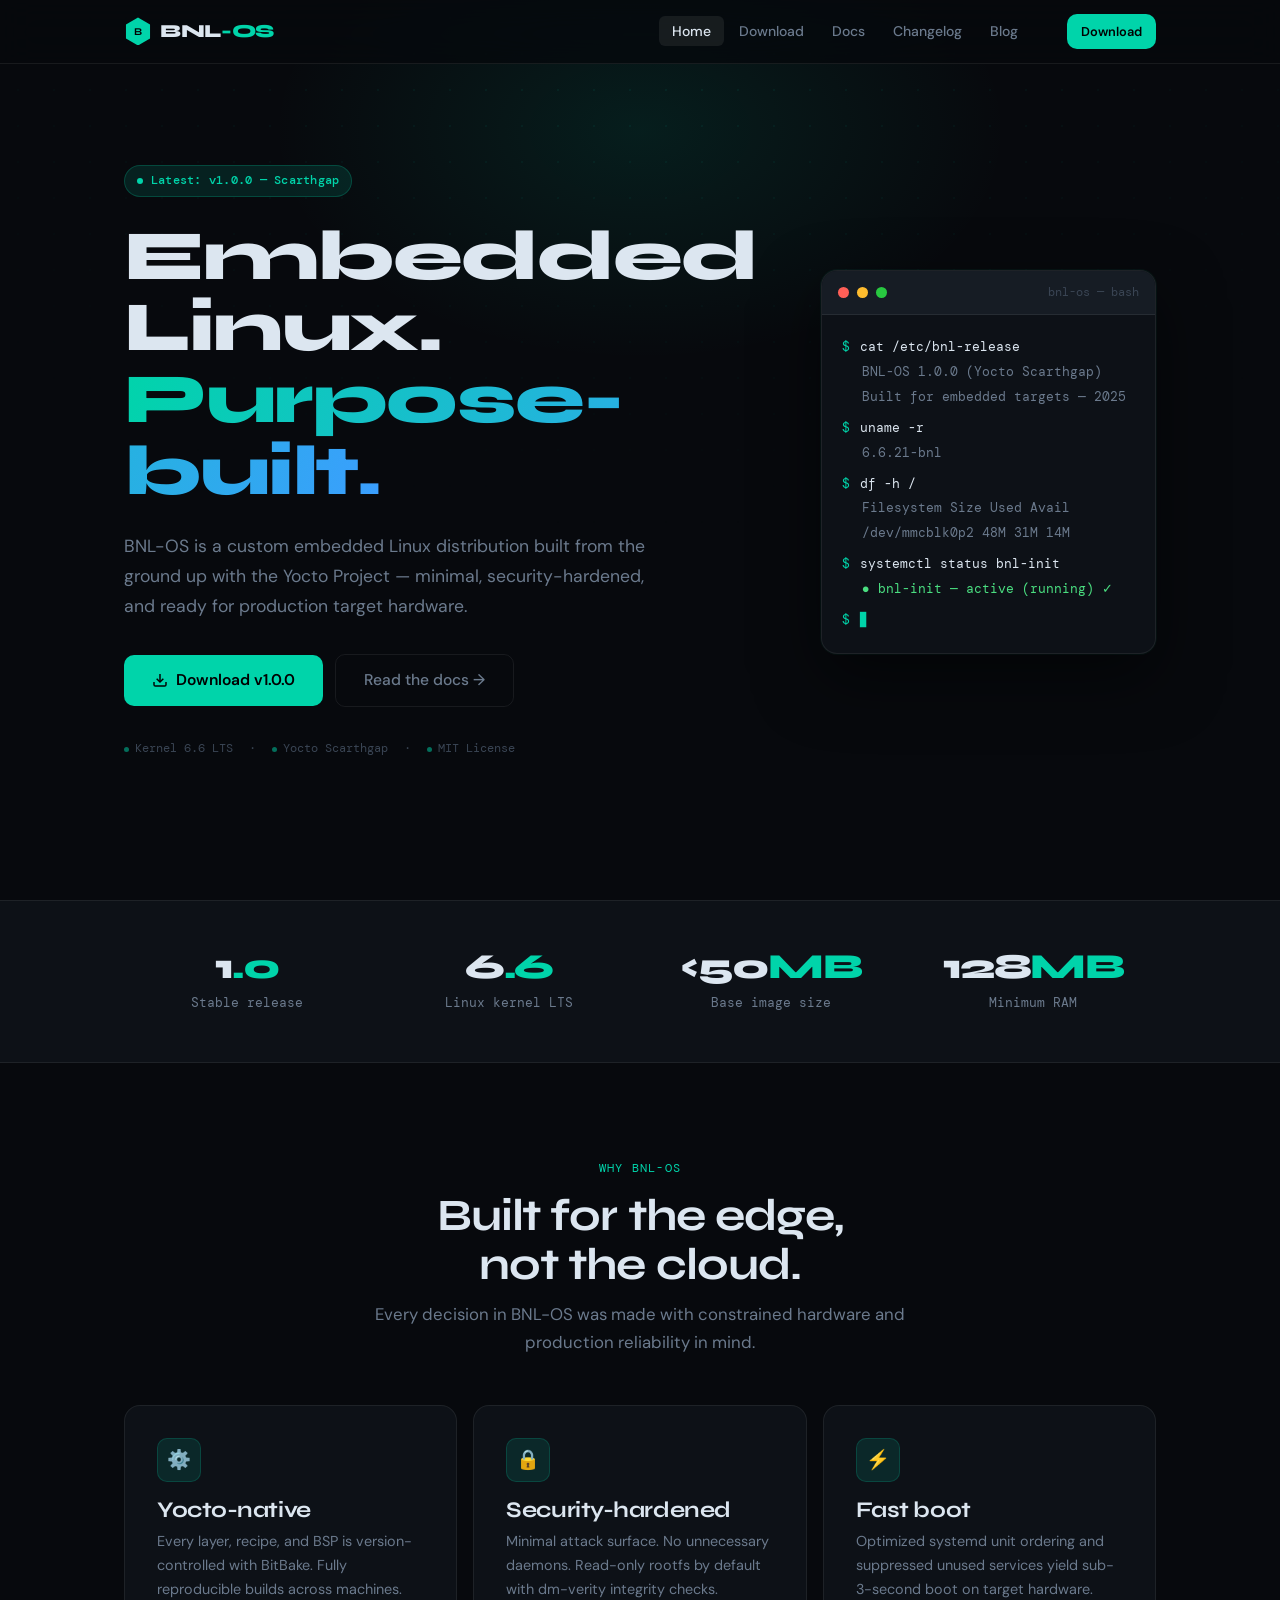
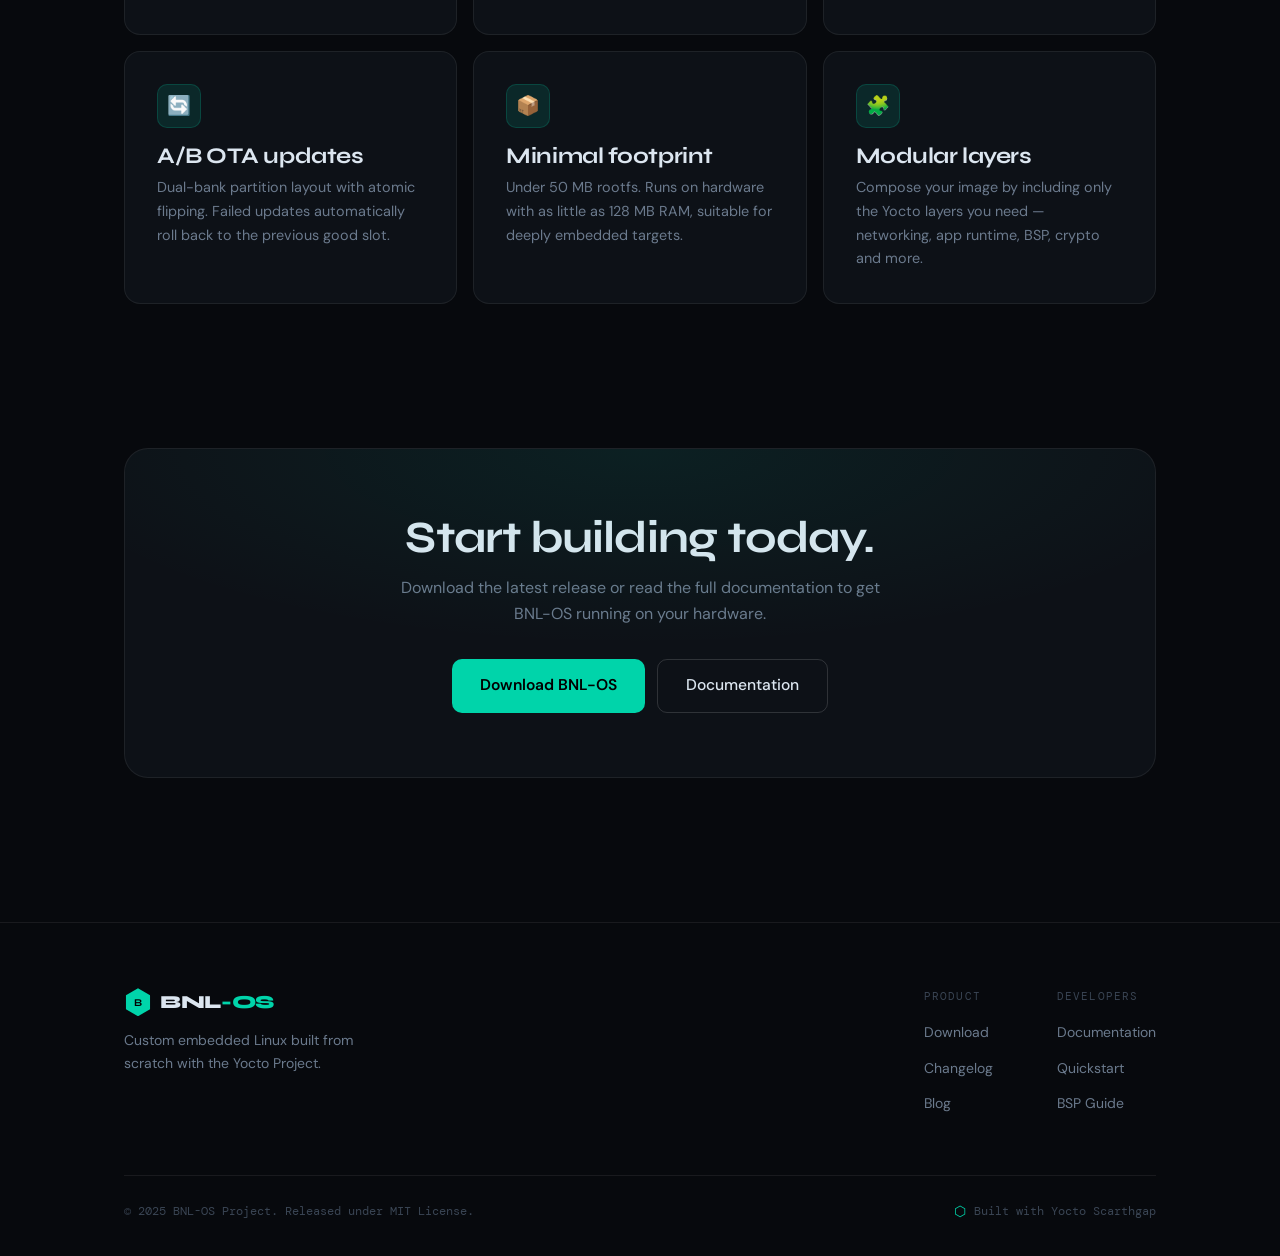
==== index.html @ 0956c255 "Add files via upload" ====
<!DOCTYPE html>
<html lang="en">
<head>
  <meta charset="UTF-8" />
  <meta name="viewport" content="width=device-width, initial-scale=1.0" />
  <meta http-equiv="X-Content-Type-Options" content="nosniff" />
  <meta http-equiv="X-Frame-Options" content="DENY" />
  <meta http-equiv="Referrer-Policy" content="no-referrer" />
  <title>BNL-OS — Embedded Linux Distribution</title>
  <meta name="description" content="BNL-OS is a custom embedded Linux distribution built from scratch with Yocto Project — minimal, secure, and production-ready." />
  <link rel="preconnect" href="https://fonts.googleapis.com" crossorigin />
  <link href="https://fonts.googleapis.com/css2?family=Syne:wght@700;800&family=DM+Sans:ital,wght@0,300;0,400;0,500;1,400&family=DM+Mono:wght@400;500&display=swap" rel="stylesheet" />
  <link rel="stylesheet" href="style.css" />
</head>
<body>

<!-- ══ NAVIGATION ══════════════════════════════════════════════ -->
<nav class="nav" role="navigation" aria-label="Main navigation">
  <div class="nav__inner">
    <a href="index.html" class="nav__logo" aria-label="BNL-OS home">
      <div class="nav__logo-hex" aria-hidden="true">B</div>
      <span class="nav__logo-text">BNL<span class="nav__logo-accent">-OS</span></span>
    </a>
    <ul class="nav__links" role="list">
      <li><a href="index.html"     class="nav__link">Home</a></li>
      <li><a href="download.html"  class="nav__link">Download</a></li>
      <li><a href="docs.html"      class="nav__link">Docs</a></li>
      <li><a href="changelog.html" class="nav__link">Changelog</a></li>
      <li><a href="blog.html"      class="nav__link">Blog</a></li>
    </ul>
    <a href="download.html" class="btn btn--primary btn--sm nav__cta">Download</a>
    <button class="nav__hamburger" id="nav-hamburger" aria-controls="nav-drawer" aria-expanded="false" aria-label="Open navigation menu">
      <span aria-hidden="true"></span>
      <span aria-hidden="true"></span>
      <span aria-hidden="true"></span>
    </button>
  </div>
</nav>

<!-- Mobile drawer -->
<div class="nav__drawer" id="nav-drawer" role="dialog" aria-label="Mobile navigation">
  <a href="index.html"     class="nav__link">Home</a>
  <a href="download.html"  class="nav__link">Download</a>
  <a href="docs.html"      class="nav__link">Docs</a>
  <a href="changelog.html" class="nav__link">Changelog</a>
  <a href="blog.html"      class="nav__link">Blog</a>
  <a href="download.html"  class="btn btn--primary mt-md">Download BNL-OS</a>
</div>

<!-- ══ HERO ════════════════════════════════════════════════════ -->
<section class="hero">
  <div class="hero__glow" aria-hidden="true"></div>
  <div class="container">
    <div class="hero__content">

      <!-- Left -->
      <div class="hero__left">
        <div class="badge badge--accent hero__badge anim-fade-up" style="--delay:0.05s">
          <span class="badge-dot" aria-hidden="true"></span>
          Latest: v1.0.0 — Scarthgap
        </div>

        <h1 class="hero__title anim-fade-up" style="--delay:0.15s">
          Embedded Linux.<br>
          <span class="gradient-text">Purpose-built.</span>
        </h1>

        <p class="hero__desc anim-fade-up" style="--delay:0.25s">
          BNL-OS is a custom embedded Linux distribution built from the ground up
          with the Yocto Project — minimal, security-hardened, and ready for
          production target hardware.
        </p>

        <div class="hero__actions anim-fade-up" style="--delay:0.35s">
          <a href="download.html" class="btn btn--primary btn--lg">
            <svg width="16" height="16" viewBox="0 0 24 24" fill="none" stroke="currentColor" stroke-width="2.2" aria-hidden="true"><path d="M21 15v4a2 2 0 0 1-2 2H5a2 2 0 0 1-2-2v-4"/><polyline points="7 10 12 15 17 10"/><line x1="12" y1="15" x2="12" y2="3"/></svg>
            Download v1.0.0
          </a>
          <a href="docs.html" class="btn btn--ghost btn--lg">Read the docs →</a>
        </div>

        <div class="hero__meta anim-fade-up" style="--delay:0.45s">
          <span class="hero__meta-item">Kernel 6.6 LTS</span>
          <span class="hero__meta-sep" aria-hidden="true">·</span>
          <span class="hero__meta-item">Yocto Scarthgap</span>
          <span class="hero__meta-sep" aria-hidden="true">·</span>
          <span class="hero__meta-item">MIT License</span>
        </div>
      </div>

      <!-- Right: Terminal -->
      <div class="hero__right anim-fade-up" style="--delay:0.3s">
        <div class="terminal" role="img" aria-label="BNL-OS terminal output example">
          <div class="terminal__bar">
            <span class="terminal__dot terminal__dot--red"    aria-hidden="true"></span>
            <span class="terminal__dot terminal__dot--yellow" aria-hidden="true"></span>
            <span class="terminal__dot terminal__dot--green"  aria-hidden="true"></span>
            <span class="terminal__title">bnl-os — bash</span>
          </div>
          <div class="terminal__body">
            <div class="terminal__line">
              <span class="terminal__prompt">$</span>
              <span class="terminal__cmd">cat /etc/bnl-release</span>
            </div>
            <div class="terminal__out">BNL-OS 1.0.0 (Yocto Scarthgap)</div>
            <div class="terminal__out">Built for embedded targets — 2025</div>
            <div class="terminal__line" style="margin-top:6px">
              <span class="terminal__prompt">$</span>
              <span class="terminal__cmd">uname -r</span>
            </div>
            <div class="terminal__out">6.6.21-bnl</div>
            <div class="terminal__line" style="margin-top:6px">
              <span class="terminal__prompt">$</span>
              <span class="terminal__cmd">df -h /</span>
            </div>
            <div class="terminal__out">Filesystem      Size  Used  Avail</div>
            <div class="terminal__out">/dev/mmcblk0p2   48M   31M    14M</div>
            <div class="terminal__line" style="margin-top:6px">
              <span class="terminal__prompt">$</span>
              <span class="terminal__cmd">systemctl status bnl-init</span>
            </div>
            <div class="terminal__ok">● bnl-init — active (running) ✓</div>
            <div class="terminal__line" style="margin-top:6px">
              <span class="terminal__prompt">$</span>
              <span class="terminal__cursor" aria-hidden="true">▋</span>
            </div>
          </div>
        </div>
      </div>

    </div>
  </div>
</section>

<!-- ══ STATS BAR ═══════════════════════════════════════════════ -->
<div class="stats-bar">
  <div class="container">
    <div class="stats-bar__grid">
      <div class="stat" data-animate>
        <div class="stat__num">1<span class="accent">.0</span></div>
        <div class="stat__label">Stable release</div>
      </div>
      <div class="stat" data-animate>
        <div class="stat__num">6<span class="accent">.6</span></div>
        <div class="stat__label">Linux kernel LTS</div>
      </div>
      <div class="stat" data-animate>
        <div class="stat__num">&lt;50<span class="accent">MB</span></div>
        <div class="stat__label">Base image size</div>
      </div>
      <div class="stat" data-animate>
        <div class="stat__num">128<span class="accent">MB</span></div>
        <div class="stat__label">Minimum RAM</div>
      </div>
    </div>
  </div>
</div>

<!-- ══ FEATURES ════════════════════════════════════════════════ -->
<section class="section">
  <div class="container">
    <header class="section-header section-header--center">
      <div class="section-label">Why BNL-OS</div>
      <h2 class="section-title">Built for the edge,<br>not the cloud.</h2>
      <p class="section-sub">Every decision in BNL-OS was made with constrained hardware and production reliability in mind.</p>
    </header>

    <div class="features-grid">

      <div class="feature-card" data-animate>
        <div class="feature-card__icon" aria-hidden="true">⚙️</div>
        <h3>Yocto-native</h3>
        <p>Every layer, recipe, and BSP is version-controlled with BitBake. Fully reproducible builds across machines.</p>
      </div>

      <div class="feature-card" data-animate>
        <div class="feature-card__icon" aria-hidden="true">🔒</div>
        <h3>Security-hardened</h3>
        <p>Minimal attack surface. No unnecessary daemons. Read-only rootfs by default with dm-verity integrity checks.</p>
      </div>

      <div class="feature-card" data-animate>
        <div class="feature-card__icon" aria-hidden="true">⚡</div>
        <h3>Fast boot</h3>
        <p>Optimized systemd unit ordering and suppressed unused services yield sub-3-second boot on target hardware.</p>
      </div>

      <div class="feature-card" data-animate>
        <div class="feature-card__icon" aria-hidden="true">🔄</div>
        <h3>A/B OTA updates</h3>
        <p>Dual-bank partition layout with atomic flipping. Failed updates automatically roll back to the previous good slot.</p>
      </div>

      <div class="feature-card" data-animate>
        <div class="feature-card__icon" aria-hidden="true">📦</div>
        <h3>Minimal footprint</h3>
        <p>Under 50 MB rootfs. Runs on hardware with as little as 128 MB RAM, suitable for deeply embedded targets.</p>
      </div>

      <div class="feature-card" data-animate>
        <div class="feature-card__icon" aria-hidden="true">🧩</div>
        <h3>Modular layers</h3>
        <p>Compose your image by including only the Yocto layers you need — networking, app runtime, BSP, crypto and more.</p>
      </div>

    </div>
  </div>
</section>

<!-- ══ CTA ═════════════════════════════════════════════════════ -->
<section class="section--sm">
  <div class="container">
    <div class="cta-block" data-animate>
      <h2>Start building today.</h2>
      <p>Download the latest release or read the full documentation to get BNL-OS running on your hardware.</p>
      <div class="cta-block__actions">
        <a href="download.html" class="btn btn--primary btn--lg">Download BNL-OS</a>
        <a href="docs.html"     class="btn btn--outline  btn--lg">Documentation</a>
      </div>
    </div>
  </div>
</section>

<!-- ══ FOOTER ══════════════════════════════════════════════════ -->
<footer class="footer">
  <div class="container">
    <div class="footer__top">
      <div class="footer__brand">
        <a href="index.html" class="nav__logo" aria-label="BNL-OS home">
          <div class="nav__logo-hex" aria-hidden="true">B</div>
          <span class="nav__logo-text">BNL<span class="nav__logo-accent">-OS</span></span>
        </a>
        <p>Custom embedded Linux built from scratch with the Yocto Project.</p>
      </div>
      <div class="footer__col">
        <div class="footer__col-title">Product</div>
        <a href="download.html">Download</a>
        <a href="changelog.html">Changelog</a>
        <a href="blog.html">Blog</a>
      </div>
      <div class="footer__col">
        <div class="footer__col-title">Developers</div>
        <a href="docs.html">Documentation</a>
        <a href="docs.html#quickstart">Quickstart</a>
        <a href="docs.html#bsp">BSP Guide</a>
      </div>
    </div>
    <div class="footer__bottom">
      <span class="footer__copy">© 2025 BNL-OS Project. Released under MIT License.</span>
      <span class="footer__yocto">Built with Yocto Scarthgap</span>
    </div>
  </div>
</footer>

<script src="app.js"></script>
</body>
</html>
---- style.css ----
/* ============================================================
   BNL-OS Website — style.css
   Design system: dark industrial + teal accent + clean type
   ============================================================ */

/* ─── 1. Design Tokens ──────────────────────────────────────── */
:root {
  /* Colors */
  --col-bg:          #07090d;
  --col-surface:     #0d1117;
  --col-surface2:    #161c24;
  --col-border:      rgba(255,255,255,0.07);
  --col-border-hi:   rgba(255,255,255,0.14);
  --col-accent:      #00d4aa;
  --col-accent-dim:  rgba(0,212,170,0.12);
  --col-accent-glow: rgba(0,212,170,0.25);
  --col-blue:        #3b9eff;
  --col-blue-dim:    rgba(59,158,255,0.12);
  --col-red:         #ff5f72;
  --col-yellow:      #f5c542;
  --col-green:       #4ade80;
  --col-text:        #dce6f0;
  --col-muted:       #6b7a8d;
  --col-dim:         #3a4554;

  /* Typography */
  --font-display: 'Syne', sans-serif;
  --font-body:    'DM Sans', sans-serif;
  --font-mono:    'DM Mono', monospace;

  /* Spacing scale */
  --s1: 4px;  --s2: 8px;  --s3: 12px;  --s4: 16px;
  --s5: 24px; --s6: 32px; --s7: 48px;  --s8: 64px; --s9: 96px;

  /* Radii */
  --r-sm: 6px;
  --r-md: 10px;
  --r-lg: 16px;
  --r-xl: 24px;

  /* Transitions */
  --t-fast:   0.15s ease;
  --t-normal: 0.25s ease;
  --t-slow:   0.4s ease;
}

/* ─── 2. Reset ──────────────────────────────────────────────── */
*, *::before, *::after {
  box-sizing: border-box;
  margin: 0;
  padding: 0;
}
html {
  scroll-behavior: smooth;
  -webkit-text-size-adjust: 100%;
}
body {
  font-family: var(--font-body);
  background: var(--col-bg);
  color: var(--col-text);
  line-height: 1.65;
  overflow-x: hidden;
  min-height: 100vh;
}
a {
  color: inherit;
  text-decoration: none;
}
ul, ol {
  list-style: none;
}
img, svg {
  display: block;
  max-width: 100%;
}
button, input, select, textarea {
  font: inherit;
}

/* ─── 3. Layout helpers ─────────────────────────────────────── */
.container {
  max-width: 1080px;
  margin-inline: auto;
  padding-inline: var(--s5);
}
.container--narrow {
  max-width: 740px;
  margin-inline: auto;
  padding-inline: var(--s5);
}
.section {
  padding-block: var(--s9);
}
.section--sm {
  padding-block: var(--s7);
}

/* ─── 4. Typography ─────────────────────────────────────────── */
h1, h2, h3, h4 {
  font-family: var(--font-display);
  line-height: 1.1;
  letter-spacing: -0.02em;
  color: var(--col-text);
}
h1 { font-size: clamp(2.6rem, 5.5vw, 4.4rem); font-weight: 800; }
h2 { font-size: clamp(1.8rem, 3.5vw, 2.8rem); font-weight: 700; }
h3 { font-size: clamp(1.1rem, 2vw, 1.4rem);   font-weight: 700; }
h4 { font-size: 1rem;                           font-weight: 600; }
p  { color: var(--col-muted); font-size: 1rem; }
.lead { font-size: 1.15rem; max-width: 52ch; }
.mono { font-family: var(--font-mono); }

.gradient-text {
  background: linear-gradient(110deg, var(--col-accent) 0%, var(--col-blue) 100%);
  -webkit-background-clip: text;
  -webkit-text-fill-color: transparent;
  background-clip: text;
}

/* ─── 5. Buttons ────────────────────────────────────────────── */
.btn {
  display: inline-flex;
  align-items: center;
  gap: var(--s2);
  padding: 10px 22px;
  border-radius: var(--r-md);
  font-family: var(--font-body);
  font-weight: 500;
  font-size: 0.9rem;
  border: none;
  cursor: pointer;
  transition: background var(--t-fast), box-shadow var(--t-fast), transform var(--t-fast);
  white-space: nowrap;
  text-decoration: none;
}
.btn:focus-visible {
  outline: 2px solid var(--col-accent);
  outline-offset: 3px;
}
.btn--lg  { padding: 13px 28px; font-size: 0.975rem; }
.btn--sm  { padding: 7px 14px;  font-size: 0.8rem; }

.btn--primary {
  background: var(--col-accent);
  color: #000;
  font-weight: 600;
  box-shadow: 0 0 0 0 var(--col-accent-glow);
}
.btn--primary:hover {
  background: #00edbe;
  box-shadow: 0 0 28px var(--col-accent-glow);
  transform: translateY(-1px);
}
.btn--primary:active { transform: translateY(0); }

.btn--ghost {
  background: transparent;
  color: var(--col-muted);
  border: 1px solid var(--col-border);
}
.btn--ghost:hover {
  color: var(--col-text);
  border-color: var(--col-border-hi);
  background: rgba(255,255,255,0.04);
}

.btn--outline {
  background: transparent;
  color: var(--col-text);
  border: 1px solid var(--col-border-hi);
}
.btn--outline:hover {
  background: rgba(255,255,255,0.05);
  border-color: rgba(255,255,255,0.22);
}

/* ─── 6. Badges & Tags ──────────────────────────────────────── */
.badge {
  display: inline-flex;
  align-items: center;
  gap: var(--s2);
  padding: 5px 12px;
  border-radius: 100px;
  font-family: var(--font-mono);
  font-size: 0.75rem;
  font-weight: 500;
  letter-spacing: 0.02em;
}
.badge--accent {
  background: var(--col-accent-dim);
  border: 1px solid rgba(0,212,170,0.22);
  color: var(--col-accent);
}
.badge--blue {
  background: var(--col-blue-dim);
  border: 1px solid rgba(59,158,255,0.22);
  color: var(--col-blue);
}
.badge--neutral {
  background: rgba(255,255,255,0.05);
  border: 1px solid var(--col-border);
  color: var(--col-muted);
}
.badge-dot {
  width: 6px; height: 6px;
  border-radius: 50%;
  background: currentColor;
  animation: pulse-dot 2.2s ease infinite;
}
@keyframes pulse-dot {
  0%,100% { opacity:1; transform: scale(1); }
  50%      { opacity:0.5; transform: scale(0.75); }
}

/* ─── 7. Navigation ─────────────────────────────────────────── */
.nav {
  position: fixed;
  inset-inline: 0;
  top: 0;
  z-index: 900;
  height: 64px;
  display: flex;
  align-items: center;
  background: rgba(7,9,13,0.82);
  backdrop-filter: blur(18px) saturate(1.4);
  -webkit-backdrop-filter: blur(18px) saturate(1.4);
  border-bottom: 1px solid var(--col-border);
  transition: background var(--t-slow);
}
.nav__inner {
  width: 100%;
  max-width: 1080px;
  margin-inline: auto;
  padding-inline: var(--s5);
  display: flex;
  align-items: center;
  gap: var(--s5);
}

/* Logo */
.nav__logo {
  display: flex;
  align-items: center;
  gap: var(--s2);
  font-family: var(--font-display);
  font-weight: 800;
  font-size: 1.15rem;
  letter-spacing: -0.02em;
}
.nav__logo-hex {
  width: 28px; height: 28px;
  background: var(--col-accent);
  clip-path: polygon(50% 0%,93% 25%,93% 75%,50% 100%,7% 75%,7% 25%);
  display: flex; align-items: center; justify-content: center;
  font-size: 0.65rem; color: #000; font-weight: 700;
}
.nav__logo-text { color: var(--col-text); }
.nav__logo-accent { color: var(--col-accent); }

/* Links */
.nav__links {
  display: flex;
  align-items: center;
  gap: 2px;
  margin-left: auto;
}
.nav__link {
  padding: 6px 13px;
  border-radius: var(--r-sm);
  font-size: 0.875rem;
  font-weight: 500;
  color: var(--col-muted);
  transition: color var(--t-fast), background var(--t-fast);
}
.nav__link:hover       { color: var(--col-text); background: rgba(255,255,255,0.05); }
.nav__link--active     { color: var(--col-text); background: rgba(255,255,255,0.07); }

.nav__cta { margin-left: var(--s3); }

/* Mobile hamburger */
.nav__hamburger {
  display: none;
  flex-direction: column;
  gap: 5px;
  margin-left: auto;
  background: none;
  border: none;
  cursor: pointer;
  padding: var(--s2);
}
.nav__hamburger span {
  display: block;
  width: 22px; height: 2px;
  background: var(--col-text);
  border-radius: 2px;
  transition: transform var(--t-normal), opacity var(--t-fast);
}
.nav__hamburger[aria-expanded="true"] span:nth-child(1) { transform: rotate(45deg) translate(5px,5px); }
.nav__hamburger[aria-expanded="true"] span:nth-child(2) { opacity: 0; }
.nav__hamburger[aria-expanded="true"] span:nth-child(3) { transform: rotate(-45deg) translate(5px,-5px); }

/* Mobile menu drawer */
.nav__drawer {
  display: none;
  position: fixed;
  inset: 64px 0 0;
  z-index: 899;
  background: var(--col-surface);
  border-top: 1px solid var(--col-border);
  padding: var(--s5);
  flex-direction: column;
  gap: var(--s2);
}
.nav__drawer.is-open { display: flex; }
.nav__drawer .nav__link { font-size: 1rem; padding: 12px 16px; }

/* ─── 8. Hero ────────────────────────────────────────────────── */
.hero {
  position: relative;
  min-height: 100vh;
  display: flex;
  align-items: center;
  padding-block: 120px var(--s9);
  overflow: hidden;
}

/* subtle dot-grid background */
.hero::before {
  content: '';
  position: absolute;
  inset: 0;
  background-image:
    radial-gradient(circle, rgba(0,212,170,0.08) 1px, transparent 1px);
  background-size: 36px 36px;
  mask-image: radial-gradient(ellipse 70% 60% at 50% 0%, black, transparent);
  pointer-events: none;
}
/* accent glow blob */
.hero__glow {
  position: absolute;
  top: -120px; left: 50%;
  transform: translateX(-50%);
  width: 800px; height: 500px;
  background: radial-gradient(ellipse, rgba(0,212,170,0.10) 0%, transparent 65%);
  pointer-events: none;
}

.hero__content {
  position: relative;
  z-index: 1;
  display: grid;
  grid-template-columns: 1fr 1fr;
  gap: var(--s8);
  align-items: center;
}
.hero__left  {}
.hero__right {}

.hero__badge { margin-bottom: var(--s5); }

.hero__title {
  margin-bottom: var(--s5);
  line-height: 1.02;
}

.hero__desc {
  font-size: 1.1rem;
  line-height: 1.7;
  max-width: 44ch;
  margin-bottom: var(--s6);
}

.hero__actions {
  display: flex;
  flex-wrap: wrap;
  gap: var(--s3);
  align-items: center;
  margin-bottom: var(--s6);
}

.hero__meta {
  display: flex;
  align-items: center;
  gap: var(--s4);
  font-family: var(--font-mono);
  font-size: 0.75rem;
  color: var(--col-dim);
}
.hero__meta-item {
  display: flex;
  align-items: center;
  gap: 6px;
}
.hero__meta-item::before {
  content: '';
  width: 5px; height: 5px;
  border-radius: 50%;
  background: var(--col-accent);
  opacity: 0.5;
}
.hero__meta-sep { color: var(--col-dim); }

/* ─── 9. Terminal widget ─────────────────────────────────────── */
.terminal {
  background: var(--col-surface);
  border: 1px solid var(--col-border);
  border-radius: var(--r-lg);
  overflow: hidden;
  box-shadow: 0 24px 64px rgba(0,0,0,0.5), 0 0 0 1px rgba(0,212,170,0.06);
}
.terminal__bar {
  display: flex;
  align-items: center;
  gap: var(--s2);
  padding: 12px 16px;
  background: var(--col-surface2);
  border-bottom: 1px solid var(--col-border);
}
.terminal__dot {
  width: 11px; height: 11px; border-radius: 50%;
}
.terminal__dot--red    { background: #ff5f57; }
.terminal__dot--yellow { background: #febc2e; }
.terminal__dot--green  { background: #28c840; }
.terminal__title {
  margin-left: auto;
  font-family: var(--font-mono);
  font-size: 0.72rem;
  color: var(--col-dim);
}
.terminal__body {
  padding: 20px;
  font-family: var(--font-mono);
  font-size: 0.82rem;
  line-height: 1.9;
}
.terminal__line { display: flex; gap: 10px; }
.terminal__prompt { color: var(--col-accent); user-select: none; }
.terminal__cmd    { color: var(--col-text); }
.terminal__out    { color: var(--col-muted); padding-left: 20px; }
.terminal__ok     { color: var(--col-green); padding-left: 20px; }
.terminal__cursor { color: var(--col-accent); animation: blink 1.1s step-end infinite; }
@keyframes blink { 0%,100%{opacity:1} 50%{opacity:0} }

/* ─── 10. Section headers ─────────────────────────────────────── */
.section-label {
  font-family: var(--font-mono);
  font-size: 0.75rem;
  letter-spacing: 0.1em;
  text-transform: uppercase;
  color: var(--col-accent);
  margin-bottom: var(--s3);
}
.section-title {
  margin-bottom: var(--s3);
}
.section-sub {
  font-size: 1.05rem;
  max-width: 50ch;
}
.section-header {
  margin-bottom: var(--s7);
}
.section-header--center {
  text-align: center;
}
.section-header--center .section-sub {
  margin-inline: auto;
}

/* ─── 11. Feature cards ──────────────────────────────────────── */
.features-grid {
  display: grid;
  grid-template-columns: repeat(3, 1fr);
  gap: var(--s4);
}
.feature-card {
  background: var(--col-surface);
  border: 1px solid var(--col-border);
  border-radius: var(--r-lg);
  padding: var(--s6);
  transition: border-color var(--t-normal), transform var(--t-normal), box-shadow var(--t-normal);
  cursor: default;
}
.feature-card:hover {
  border-color: rgba(0,212,170,0.25);
  transform: translateY(-3px);
  box-shadow: 0 16px 40px rgba(0,0,0,0.35), 0 0 0 1px rgba(0,212,170,0.08);
}
.feature-card__icon {
  width: 44px; height: 44px;
  background: var(--col-accent-dim);
  border: 1px solid rgba(0,212,170,0.18);
  border-radius: var(--r-md);
  display: flex; align-items: center; justify-content: center;
  font-size: 1.2rem;
  margin-bottom: var(--s4);
}
.feature-card h3 { margin-bottom: var(--s2); }
.feature-card p  { font-size: 0.9rem; }

/* ─── 12. Stats bar ──────────────────────────────────────────── */
.stats-bar {
  background: var(--col-surface);
  border-top: 1px solid var(--col-border);
  border-bottom: 1px solid var(--col-border);
  padding-block: var(--s7);
}
.stats-bar__grid {
  display: grid;
  grid-template-columns: repeat(4, 1fr);
  gap: var(--s4);
  text-align: center;
}
.stat__num {
  font-family: var(--font-display);
  font-size: 2.2rem;
  font-weight: 800;
  color: var(--col-text);
  letter-spacing: -0.04em;
  line-height: 1;
  margin-bottom: var(--s2);
}
.stat__num .accent { color: var(--col-accent); }
.stat__label {
  font-size: 0.82rem;
  color: var(--col-muted);
  font-family: var(--font-mono);
}

/* ─── 13. CTA block ──────────────────────────────────────────── */
.cta-block {
  position: relative;
  overflow: hidden;
  background: var(--col-surface);
  border: 1px solid var(--col-border);
  border-radius: var(--r-xl);
  padding: var(--s8) var(--s7);
  text-align: center;
}
.cta-block::before {
  content: '';
  position: absolute;
  inset: 0;
  background: radial-gradient(ellipse 60% 60% at 50% 0%, rgba(0,212,170,0.08), transparent);
  pointer-events: none;
}
.cta-block h2 { margin-bottom: var(--s3); }
.cta-block p  { margin-bottom: var(--s6); max-width: 44ch; margin-inline: auto; }
.cta-block__actions { display: flex; gap: var(--s3); justify-content: center; flex-wrap: wrap; }

/* ─── 14. Download cards ─────────────────────────────────────── */
.download-grid {
  display: grid;
  grid-template-columns: repeat(2, 1fr);
  gap: var(--s5);
  margin-bottom: var(--s7);
}
.dl-card {
  background: var(--col-surface);
  border: 1px solid var(--col-border);
  border-radius: var(--r-lg);
  padding: var(--s6);
  display: flex;
  flex-direction: column;
  gap: var(--s4);
  transition: border-color var(--t-normal);
}
.dl-card--featured {
  border-color: rgba(0,212,170,0.3);
  background: linear-gradient(160deg, rgba(0,212,170,0.05), var(--col-surface));
}
.dl-card:hover { border-color: rgba(0,212,170,0.25); }
.dl-card__header { display: flex; align-items: flex-start; justify-content: space-between; gap: var(--s3); }
.dl-card__title { font-family: var(--font-display); font-size: 1.2rem; font-weight: 700; }
.dl-card__meta  { font-family: var(--font-mono); font-size: 0.78rem; color: var(--col-muted); }
.dl-card__meta span { margin-right: var(--s4); }
.dl-card__desc  { font-size: 0.9rem; flex: 1; }
.dl-card__actions { display: flex; gap: var(--s2); flex-wrap: wrap; }

/* Checksum block */
.checksum-block {
  background: var(--col-surface);
  border: 1px solid var(--col-border);
  border-radius: var(--r-md);
  padding: var(--s4) var(--s5);
  font-family: var(--font-mono);
  font-size: 0.78rem;
  color: var(--col-muted);
  overflow-x: auto;
  white-space: nowrap;
}
.checksum-block strong { color: var(--col-accent); display: block; margin-bottom: var(--s2); }

/* ─── 15. Docs layout ────────────────────────────────────────── */
.docs-layout {
  display: grid;
  grid-template-columns: 240px 1fr;
  gap: var(--s7);
  align-items: start;
  padding-top: calc(64px + var(--s7));
  padding-bottom: var(--s9);
}
.docs-sidebar {
  position: sticky;
  top: calc(64px + var(--s5));
  background: var(--col-surface);
  border: 1px solid var(--col-border);
  border-radius: var(--r-lg);
  padding: var(--s5);
}
.docs-sidebar__group { margin-bottom: var(--s5); }
.docs-sidebar__title {
  font-family: var(--font-mono);
  font-size: 0.7rem;
  letter-spacing: 0.1em;
  text-transform: uppercase;
  color: var(--col-dim);
  margin-bottom: var(--s3);
  padding-left: var(--s3);
}
.docs-sidebar__link {
  display: block;
  padding: 7px var(--s3);
  border-radius: var(--r-sm);
  font-size: 0.875rem;
  color: var(--col-muted);
  transition: color var(--t-fast), background var(--t-fast);
}
.docs-sidebar__link:hover    { color: var(--col-text); background: rgba(255,255,255,0.05); }
.docs-sidebar__link--active  { color: var(--col-accent); background: var(--col-accent-dim); }

/* Docs content */
.docs-content { min-width: 0; }
.docs-content h1 { font-size: clamp(1.6rem,3vw,2.2rem); margin-bottom: var(--s4); }
.docs-content h2 {
  font-size: 1.4rem; margin-top: var(--s7); margin-bottom: var(--s4);
  padding-bottom: var(--s3); border-bottom: 1px solid var(--col-border);
}
.docs-content h3 { font-size: 1.1rem; margin-top: var(--s6); margin-bottom: var(--s3); }
.docs-content p   { margin-bottom: var(--s4); font-size: 0.95rem; line-height: 1.75; }
.docs-content ul, .docs-content ol {
  padding-left: var(--s5); margin-bottom: var(--s4); list-style: revert;
}
.docs-content li { font-size: 0.95rem; color: var(--col-muted); margin-bottom: var(--s2); }

/* Code blocks */
.code-block {
  position: relative;
  background: var(--col-surface);
  border: 1px solid var(--col-border);
  border-radius: var(--r-md);
  padding: var(--s5);
  margin-bottom: var(--s5);
  overflow-x: auto;
}
.code-block pre {
  font-family: var(--font-mono);
  font-size: 0.82rem;
  line-height: 1.8;
  color: var(--col-text);
  white-space: pre;
}
.code-block .c-green  { color: var(--col-green); }
.code-block .c-yellow { color: var(--col-yellow); }
.code-block .c-blue   { color: var(--col-blue); }
.code-block .c-muted  { color: var(--col-muted); }
.code-block .c-accent { color: var(--col-accent); }
.copy-btn {
  position: absolute; top: 10px; right: 10px;
  background: var(--col-surface2);
  border: 1px solid var(--col-border);
  border-radius: var(--r-sm);
  color: var(--col-muted);
  padding: 4px 10px;
  font-family: var(--font-mono);
  font-size: 0.72rem;
  cursor: pointer;
  transition: color var(--t-fast), border-color var(--t-fast);
}
.copy-btn:hover { color: var(--col-accent); border-color: rgba(0,212,170,0.3); }

/* Callout boxes */
.callout {
  display: flex;
  gap: var(--s3);
  padding: var(--s4) var(--s5);
  border-radius: var(--r-md);
  margin-bottom: var(--s5);
  font-size: 0.9rem;
}
.callout--info {
  background: var(--col-blue-dim);
  border: 1px solid rgba(59,158,255,0.2);
  color: #9fcfff;
}
.callout--warn {
  background: rgba(245,197,66,0.08);
  border: 1px solid rgba(245,197,66,0.2);
  color: #f5e1a0;
}
.callout--tip {
  background: var(--col-accent-dim);
  border: 1px solid rgba(0,212,170,0.2);
  color: #8fffe4;
}
.callout__icon { font-size: 1rem; flex-shrink: 0; margin-top: 2px; }

/* ─── 16. Changelog ──────────────────────────────────────────── */
.changelog-list {
  display: flex;
  flex-direction: column;
  gap: var(--s5);
}
.cl-entry {
  background: var(--col-surface);
  border: 1px solid var(--col-border);
  border-radius: var(--r-lg);
  overflow: hidden;
  transition: border-color var(--t-normal);
}
.cl-entry--latest { border-color: rgba(0,212,170,0.3); }
.cl-entry__header {
  display: flex;
  align-items: center;
  gap: var(--s4);
  padding: var(--s5) var(--s6);
  border-bottom: 1px solid var(--col-border);
  flex-wrap: wrap;
}
.cl-entry__version {
  font-family: var(--font-display);
  font-size: 1.25rem;
  font-weight: 700;
}
.cl-entry__date {
  font-family: var(--font-mono);
  font-size: 0.78rem;
  color: var(--col-muted);
  margin-left: auto;
}
.cl-entry__body { padding: var(--s5) var(--s6); }
.cl-changes { display: flex; flex-direction: column; gap: var(--s3); }
.cl-change {
  display: flex;
  gap: var(--s3);
  align-items: baseline;
  font-size: 0.9rem;
}
.cl-tag {
  font-family: var(--font-mono);
  font-size: 0.7rem;
  padding: 2px 8px;
  border-radius: var(--r-sm);
  flex-shrink: 0;
}
.cl-tag--new  { background: rgba(74,222,128,0.12); color: var(--col-green); }
.cl-tag--fix  { background: rgba(59,158,255,0.12); color: var(--col-blue); }
.cl-tag--upd  { background: rgba(0,212,170,0.12);  color: var(--col-accent); }
.cl-tag--brk  { background: rgba(255,95,114,0.12); color: var(--col-red); }
.cl-change-text { color: var(--col-muted); line-height: 1.5; }

/* ─── 17. Blog ───────────────────────────────────────────────── */
.blog-grid {
  display: grid;
  grid-template-columns: repeat(3, 1fr);
  gap: var(--s5);
}
.blog-card {
  background: var(--col-surface);
  border: 1px solid var(--col-border);
  border-radius: var(--r-lg);
  overflow: hidden;
  transition: border-color var(--t-normal), transform var(--t-normal);
  display: flex;
  flex-direction: column;
}
.blog-card:hover {
  border-color: rgba(0,212,170,0.25);
  transform: translateY(-3px);
}
.blog-card__img {
  width: 100%;
  aspect-ratio: 16/9;
  background: var(--col-surface2);
  display: flex;
  align-items: center;
  justify-content: center;
  font-size: 2.5rem;
  border-bottom: 1px solid var(--col-border);
}
.blog-card__body { padding: var(--s5); flex: 1; display: flex; flex-direction: column; gap: var(--s3); }
.blog-card__date {
  font-family: var(--font-mono);
  font-size: 0.72rem;
  color: var(--col-dim);
}
.blog-card__title {
  font-family: var(--font-display);
  font-size: 1.05rem;
  font-weight: 700;
  color: var(--col-text);
  line-height: 1.3;
}
.blog-card__excerpt { font-size: 0.875rem; flex: 1; }
.blog-card__link {
  font-size: 0.85rem;
  color: var(--col-accent);
  font-weight: 500;
  transition: opacity var(--t-fast);
}
.blog-card__link:hover { opacity: 0.75; }

/* ─── 18. Footer ─────────────────────────────────────────────── */
.footer {
  border-top: 1px solid var(--col-border);
  padding-block: var(--s8) var(--s6);
  margin-top: var(--s9);
}
.footer__top {
  display: grid;
  grid-template-columns: 1fr auto auto;
  gap: var(--s8);
  margin-bottom: var(--s7);
  align-items: start;
}
.footer__brand p {
  font-size: 0.875rem;
  max-width: 28ch;
  margin-top: var(--s3);
}
.footer__col-title {
  font-family: var(--font-mono);
  font-size: 0.7rem;
  letter-spacing: 0.1em;
  text-transform: uppercase;
  color: var(--col-dim);
  margin-bottom: var(--s4);
}
.footer__col a {
  display: block;
  font-size: 0.875rem;
  color: var(--col-muted);
  margin-bottom: var(--s3);
  transition: color var(--t-fast);
}
.footer__col a:hover { color: var(--col-text); }
.footer__bottom {
  padding-top: var(--s5);
  border-top: 1px solid var(--col-border);
  display: flex;
  align-items: center;
  justify-content: space-between;
  gap: var(--s4);
  flex-wrap: wrap;
}
.footer__copy {
  font-family: var(--font-mono);
  font-size: 0.75rem;
  color: var(--col-dim);
}
.footer__yocto {
  font-family: var(--font-mono);
  font-size: 0.72rem;
  color: var(--col-dim);
  display: flex;
  align-items: center;
  gap: var(--s2);
}
.footer__yocto::before {
  content: '⬡';
  color: var(--col-accent);
  font-size: 0.9rem;
}

/* ─── 19. Page hero (inner pages) ───────────────────────────── */
.page-hero {
  padding-top: calc(64px + var(--s8));
  padding-bottom: var(--s7);
  border-bottom: 1px solid var(--col-border);
  margin-bottom: var(--s7);
}
.page-hero .section-label { margin-bottom: var(--s3); }
.page-hero h1  { margin-bottom: var(--s4); }
.page-hero .lead { font-size: 1.05rem; }

/* ─── 20. Animations ─────────────────────────────────────────── */
@keyframes fade-up {
  from { opacity: 0; transform: translateY(20px); }
  to   { opacity: 1; transform: translateY(0); }
}
.anim-fade-up {
  animation: fade-up 0.55s ease both;
  animation-delay: var(--delay, 0s);
}

/* ─── 21. Responsive ─────────────────────────────────────────── */
@media (max-width: 900px) {
  .hero__content { grid-template-columns: 1fr; }
  .hero__right   { display: none; }
  .features-grid { grid-template-columns: repeat(2, 1fr); }
  .stats-bar__grid { grid-template-columns: repeat(2, 1fr); }
  .blog-grid     { grid-template-columns: repeat(2, 1fr); }
  .download-grid { grid-template-columns: 1fr; }
  .footer__top   { grid-template-columns: 1fr 1fr; }
}
@media (max-width: 680px) {
  .nav__links, .nav__cta { display: none; }
  .nav__hamburger { display: flex; }
  .features-grid { grid-template-columns: 1fr; }
  .stats-bar__grid { grid-template-columns: repeat(2, 1fr); }
  .blog-grid { grid-template-columns: 1fr; }
  .docs-layout { grid-template-columns: 1fr; padding-top: calc(64px + var(--s5)); }
  .docs-sidebar { position: static; }
  .footer__top { grid-template-columns: 1fr; gap: var(--s6); }
  .hero { padding-block: 100px var(--s8); }
  .cta-block { padding: var(--s7) var(--s5); }
}

/* ─── 22. Utility ────────────────────────────────────────────── */
.mt-sm { margin-top: var(--s3); }
.mt-md { margin-top: var(--s5); }
.mt-lg { margin-top: var(--s7); }
.mb-sm { margin-bottom: var(--s3); }
.mb-md { margin-bottom: var(--s5); }
.divider {
  border: none;
  border-top: 1px solid var(--col-border);
  margin-block: var(--s7);
}
.text-center { text-align: center; }
.text-mono   { font-family: var(--font-mono); }
.text-muted  { color: var(--col-muted); }
.text-accent { color: var(--col-accent); }
.sr-only {
  position: absolute; width: 1px; height: 1px;
  padding: 0; overflow: hidden; clip: rect(0,0,0,0); white-space: nowrap; border: 0;
}
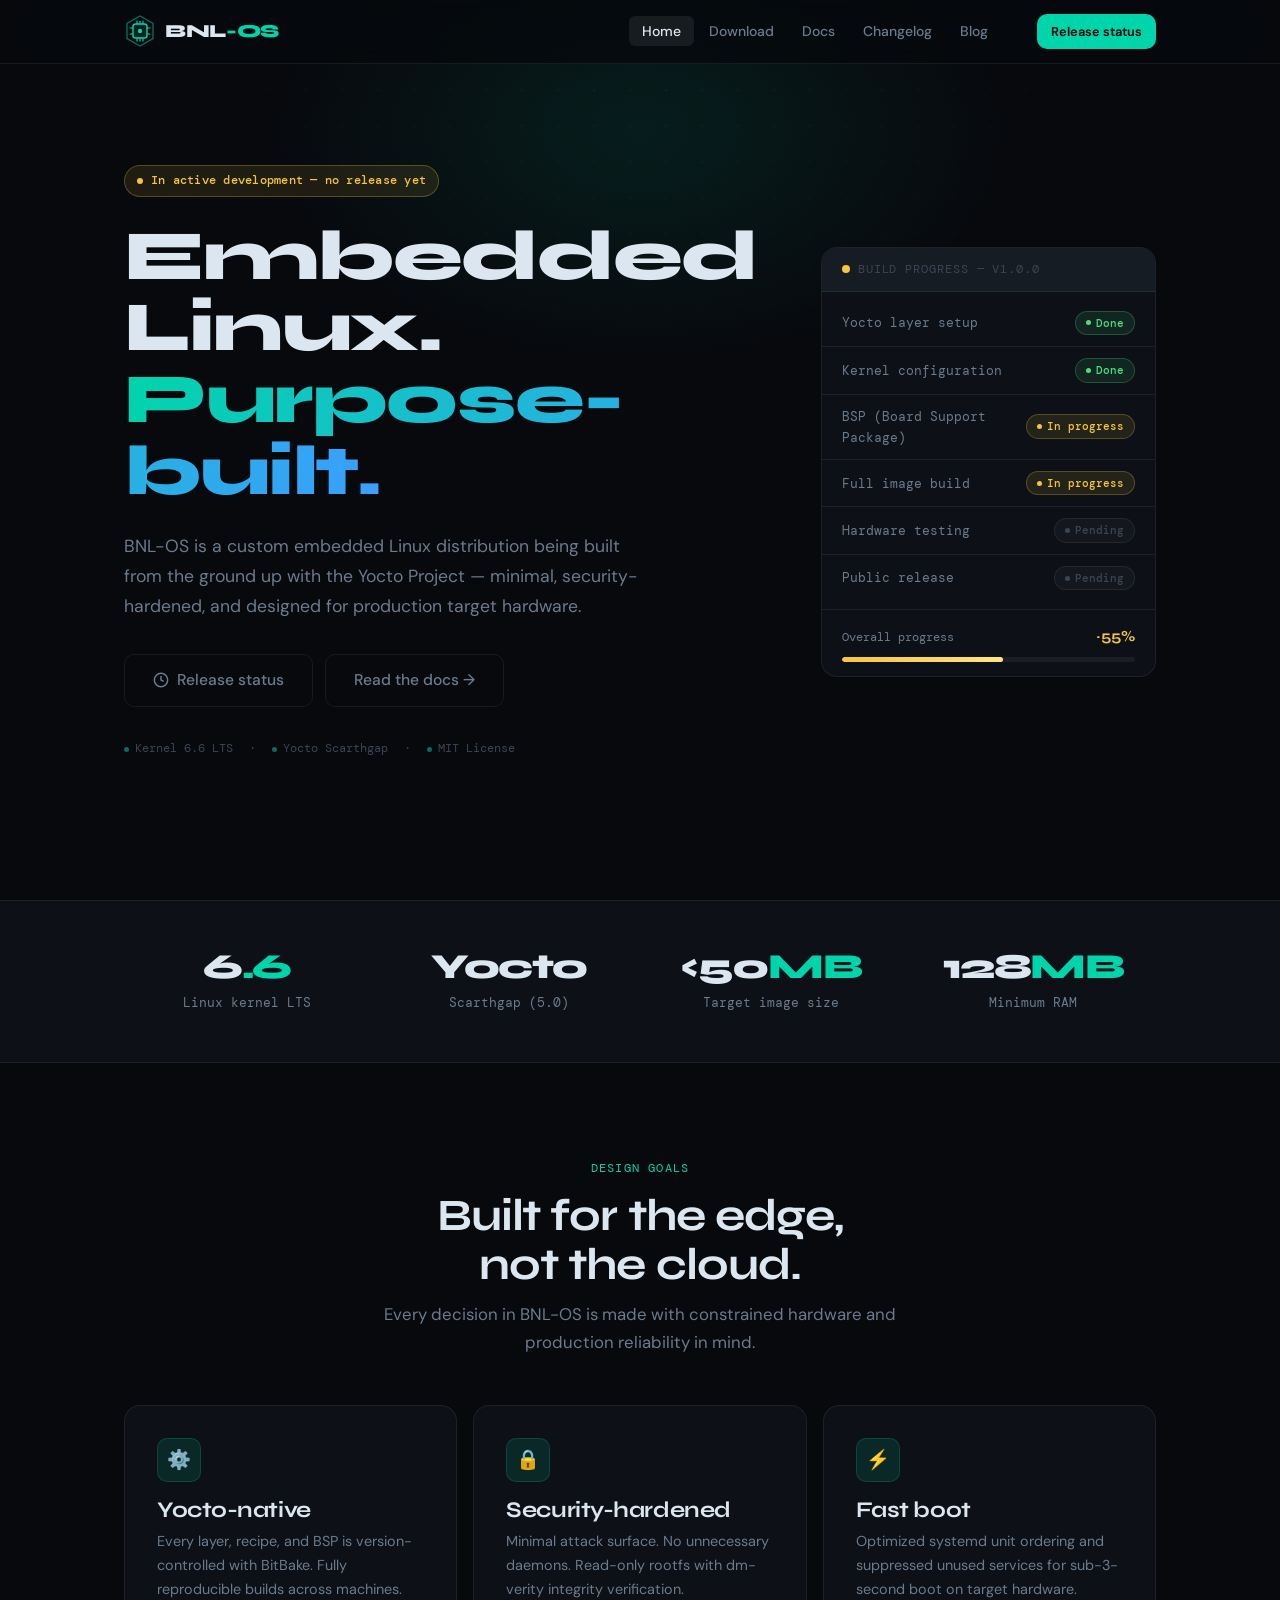
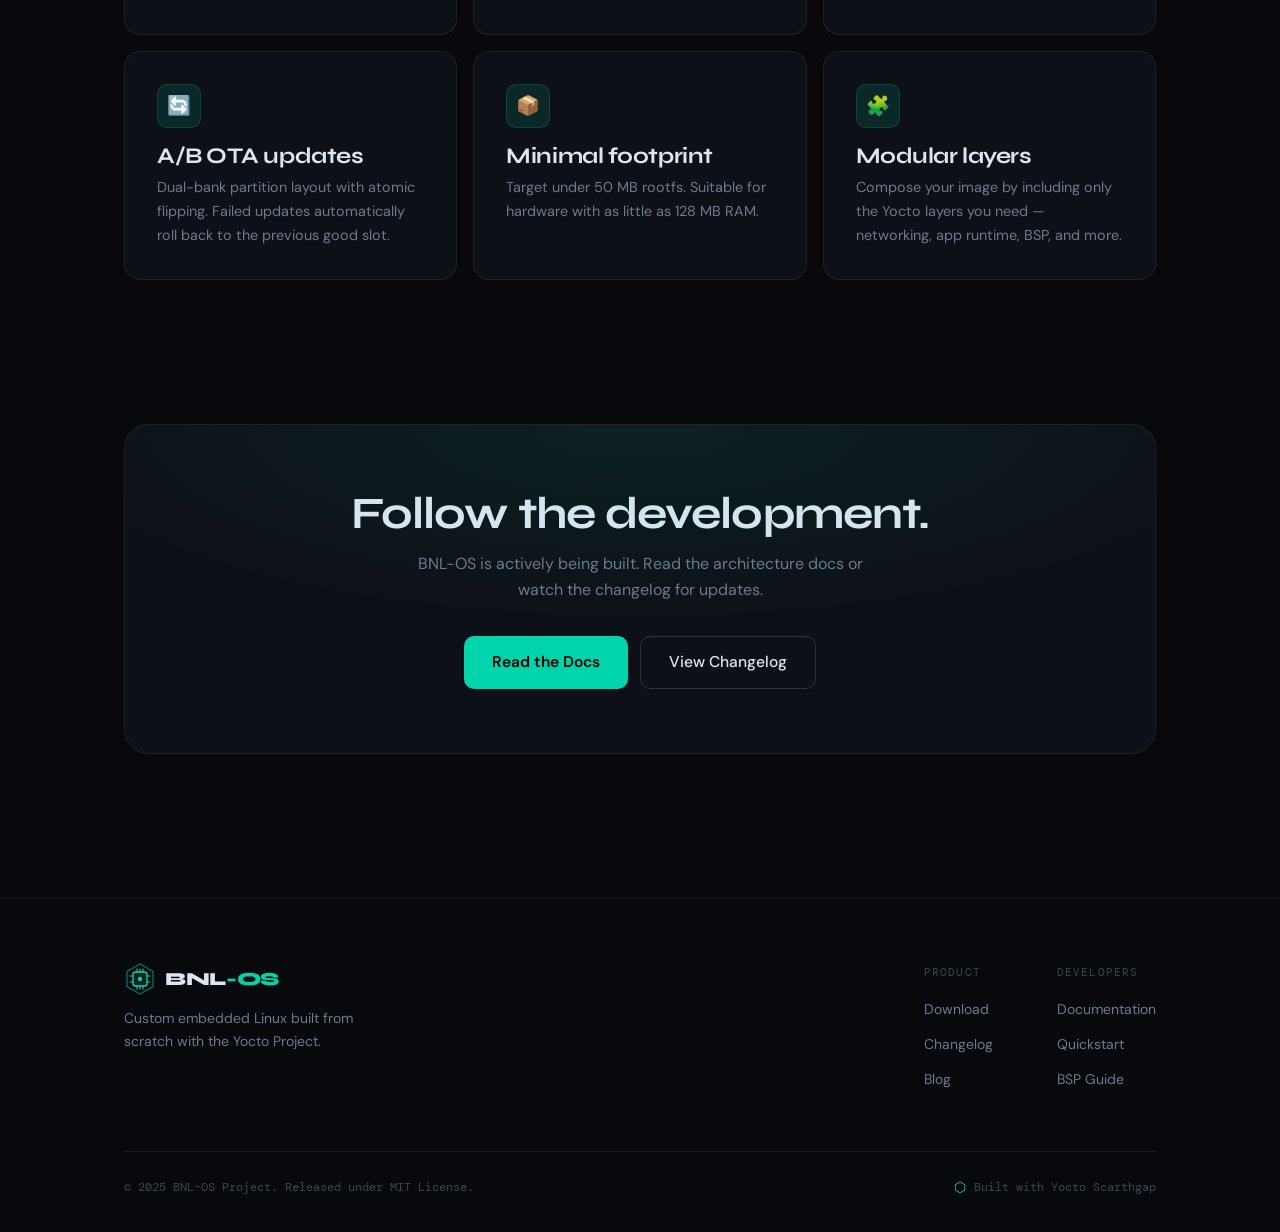
==== commit 91f015da: "Add files via upload" ====
--- a/index.html
+++ b/index.html
@@ -7,18 +7,113 @@
   <meta http-equiv="X-Frame-Options" content="DENY" />
   <meta http-equiv="Referrer-Policy" content="no-referrer" />
   <title>BNL-OS — Embedded Linux Distribution</title>
-  <meta name="description" content="BNL-OS is a custom embedded Linux distribution built from scratch with Yocto Project — minimal, secure, and production-ready." />
+  <meta name="description" content="BNL-OS is a custom embedded Linux distribution being built with Yocto Project. Currently in development." />
   <link rel="preconnect" href="https://fonts.googleapis.com" crossorigin />
   <link href="https://fonts.googleapis.com/css2?family=Syne:wght@700;800&family=DM+Sans:ital,wght@0,300;0,400;0,500;1,400&family=DM+Mono:wght@400;500&display=swap" rel="stylesheet" />
   <link rel="stylesheet" href="style.css" />
+  <style>
+    .status-card {
+      background: var(--col-surface);
+      border: 1px solid var(--col-border);
+      border-radius: var(--r-lg);
+      overflow: hidden;
+    }
+    .status-card__head {
+      background: var(--col-surface2);
+      border-bottom: 1px solid var(--col-border);
+      padding: 12px 20px;
+      font-family: var(--font-mono);
+      font-size: 0.72rem;
+      letter-spacing: 0.08em;
+      text-transform: uppercase;
+      color: var(--col-dim);
+      display: flex;
+      align-items: center;
+      gap: 8px;
+    }
+    .status-card__head::before {
+      content: '';
+      width: 8px; height: 8px;
+      border-radius: 50%;
+      background: var(--col-yellow);
+      animation: pulse-dot 1.8s ease infinite;
+    }
+    .status-card__body { padding: 8px 0; }
+    .status-row {
+      display: flex;
+      align-items: center;
+      justify-content: space-between;
+      padding: 11px 20px;
+      gap: var(--s3);
+      border-bottom: 1px solid var(--col-border);
+    }
+    .status-row:last-child { border-bottom: none; }
+    .status-row__label {
+      font-family: var(--font-mono);
+      font-size: 0.8rem;
+      color: var(--col-muted);
+    }
+    .s-pill {
+      display: inline-flex; align-items: center; gap: 5px;
+      padding: 2px 10px; border-radius: 100px;
+      font-family: var(--font-mono); font-size: 0.7rem; font-weight: 500;
+      white-space: nowrap;
+    }
+    .s-pill__dot { width: 5px; height: 5px; border-radius: 50%; background: currentColor; }
+    .s-pill--done { background: rgba(74,222,128,0.1); border: 1px solid rgba(74,222,128,0.25); color: var(--col-green); }
+    .s-pill--wip  { background: rgba(245,197,66,0.1);  border: 1px solid rgba(245,197,66,0.25);  color: var(--col-yellow); }
+    .s-pill--wip .s-pill__dot { animation: pulse-dot 1.8s ease infinite; }
+    .s-pill--todo { background: rgba(255,255,255,0.03); border: 1px solid var(--col-border); color: var(--col-dim); }
+
+    .status-card__footer {
+      padding: 14px 20px;
+      border-top: 1px solid var(--col-border);
+    }
+    .progress-header {
+      display: flex; justify-content: space-between; align-items: baseline;
+      margin-bottom: 8px;
+    }
+    .progress-header span:first-child {
+      font-family: var(--font-mono); font-size: 0.72rem; color: var(--col-muted);
+    }
+    .progress-pct {
+      font-family: var(--font-display); font-size: 0.95rem; font-weight: 700;
+      color: var(--col-yellow);
+    }
+    .progress-track {
+      height: 5px; background: rgba(255,255,255,0.06);
+      border-radius: 100px; overflow: hidden;
+    }
+    .progress-track__fill {
+      height: 100%; width: 55%;
+      background: linear-gradient(90deg, var(--col-yellow), #ffe580);
+      border-radius: 100px;
+      animation: shimmer 2.5s ease-in-out infinite;
+    }
+    @keyframes shimmer { 0%,100%{opacity:1} 50%{opacity:0.55} }
+  </style>
 </head>
 <body>
 
-<!-- ══ NAVIGATION ══════════════════════════════════════════════ -->
 <nav class="nav" role="navigation" aria-label="Main navigation">
   <div class="nav__inner">
     <a href="index.html" class="nav__logo" aria-label="BNL-OS home">
-      <div class="nav__logo-hex" aria-hidden="true">B</div>
+      <svg class="nav__logo-svg" viewBox="0 0 32 32" fill="none" xmlns="http://www.w3.org/2000/svg" aria-hidden="true">
+        <polygon points="16,1 29,8.5 29,23.5 16,31 3,23.5 3,8.5" fill="none" stroke="#00d4aa" stroke-width="1.4" opacity="0.5"/>
+        <rect x="9" y="9" width="14" height="14" rx="2.5" fill="#00d4aa" opacity="0.12"/>
+        <rect x="9" y="9" width="14" height="14" rx="2.5" fill="none" stroke="#00d4aa" stroke-width="1.4"/>
+        <line x1="13" y1="9"  x2="13" y2="6"  stroke="#00d4aa" stroke-width="1.2" stroke-linecap="round"/>
+        <line x1="16" y1="9"  x2="16" y2="6"  stroke="#00d4aa" stroke-width="1.2" stroke-linecap="round"/>
+        <line x1="19" y1="9"  x2="19" y2="6"  stroke="#00d4aa" stroke-width="1.2" stroke-linecap="round"/>
+        <line x1="13" y1="23" x2="13" y2="26" stroke="#00d4aa" stroke-width="1.2" stroke-linecap="round"/>
+        <line x1="16" y1="23" x2="16" y2="26" stroke="#00d4aa" stroke-width="1.2" stroke-linecap="round"/>
+        <line x1="19" y1="23" x2="19" y2="26" stroke="#00d4aa" stroke-width="1.2" stroke-linecap="round"/>
+        <line x1="9"  y1="13" x2="6"  y2="13" stroke="#00d4aa" stroke-width="1.2" stroke-linecap="round"/>
+        <line x1="9"  y1="19" x2="6"  y2="19" stroke="#00d4aa" stroke-width="1.2" stroke-linecap="round"/>
+        <line x1="23" y1="13" x2="26" y2="13" stroke="#00d4aa" stroke-width="1.2" stroke-linecap="round"/>
+        <line x1="23" y1="19" x2="26" y2="19" stroke="#00d4aa" stroke-width="1.2" stroke-linecap="round"/>
+        <circle cx="16" cy="16" r="2.2" fill="#00d4aa"/>
+      </svg>
       <span class="nav__logo-text">BNL<span class="nav__logo-accent">-OS</span></span>
     </a>
     <ul class="nav__links" role="list">
@@ -28,36 +123,31 @@
       <li><a href="changelog.html" class="nav__link">Changelog</a></li>
       <li><a href="blog.html"      class="nav__link">Blog</a></li>
     </ul>
-    <a href="download.html" class="btn btn--primary btn--sm nav__cta">Download</a>
+    <a href="download.html" class="btn btn--primary btn--sm nav__cta">Release status</a>
     <button class="nav__hamburger" id="nav-hamburger" aria-controls="nav-drawer" aria-expanded="false" aria-label="Open navigation menu">
-      <span aria-hidden="true"></span>
-      <span aria-hidden="true"></span>
-      <span aria-hidden="true"></span>
+      <span aria-hidden="true"></span><span aria-hidden="true"></span><span aria-hidden="true"></span>
     </button>
   </div>
 </nav>
-
-<!-- Mobile drawer -->
 <div class="nav__drawer" id="nav-drawer" role="dialog" aria-label="Mobile navigation">
   <a href="index.html"     class="nav__link">Home</a>
   <a href="download.html"  class="nav__link">Download</a>
   <a href="docs.html"      class="nav__link">Docs</a>
   <a href="changelog.html" class="nav__link">Changelog</a>
   <a href="blog.html"      class="nav__link">Blog</a>
-  <a href="download.html"  class="btn btn--primary mt-md">Download BNL-OS</a>
+  <a href="download.html"  class="btn btn--ghost mt-md">Release status</a>
 </div>
 
-<!-- ══ HERO ════════════════════════════════════════════════════ -->
+<!-- HERO -->
 <section class="hero">
   <div class="hero__glow" aria-hidden="true"></div>
   <div class="container">
     <div class="hero__content">
 
-      <!-- Left -->
       <div class="hero__left">
-        <div class="badge badge--accent hero__badge anim-fade-up" style="--delay:0.05s">
-          <span class="badge-dot" aria-hidden="true"></span>
-          Latest: v1.0.0 — Scarthgap
+        <div class="badge hero__badge anim-fade-up" style="--delay:0.05s; background:rgba(245,197,66,0.1); border:1px solid rgba(245,197,66,0.28); color:var(--col-yellow);">
+          <span class="badge-dot" aria-hidden="true" style="background:var(--col-yellow);"></span>
+          In active development — no release yet
         </div>
 
         <h1 class="hero__title anim-fade-up" style="--delay:0.15s">
@@ -66,15 +156,15 @@
         </h1>
 
         <p class="hero__desc anim-fade-up" style="--delay:0.25s">
-          BNL-OS is a custom embedded Linux distribution built from the ground up
-          with the Yocto Project — minimal, security-hardened, and ready for
-          production target hardware.
+          BNL-OS is a custom embedded Linux distribution being built from the ground up
+          with the Yocto Project — minimal, security-hardened, and designed
+          for production target hardware.
         </p>
 
         <div class="hero__actions anim-fade-up" style="--delay:0.35s">
-          <a href="download.html" class="btn btn--primary btn--lg">
-            <svg width="16" height="16" viewBox="0 0 24 24" fill="none" stroke="currentColor" stroke-width="2.2" aria-hidden="true"><path d="M21 15v4a2 2 0 0 1-2 2H5a2 2 0 0 1-2-2v-4"/><polyline points="7 10 12 15 17 10"/><line x1="12" y1="15" x2="12" y2="3"/></svg>
-            Download v1.0.0
+          <a href="download.html" class="btn btn--ghost btn--lg">
+            <svg width="16" height="16" viewBox="0 0 24 24" fill="none" stroke="currentColor" stroke-width="2.2" aria-hidden="true"><circle cx="12" cy="12" r="10"/><polyline points="12 6 12 12 16 14"/></svg>
+            Release status
           </a>
           <a href="docs.html" class="btn btn--ghost btn--lg">Read the docs →</a>
         </div>
@@ -88,41 +178,43 @@
         </div>
       </div>
 
-      <!-- Right: Terminal -->
+      <!-- Right: real build status, not fake terminal -->
       <div class="hero__right anim-fade-up" style="--delay:0.3s">
-        <div class="terminal" role="img" aria-label="BNL-OS terminal output example">
-          <div class="terminal__bar">
-            <span class="terminal__dot terminal__dot--red"    aria-hidden="true"></span>
-            <span class="terminal__dot terminal__dot--yellow" aria-hidden="true"></span>
-            <span class="terminal__dot terminal__dot--green"  aria-hidden="true"></span>
-            <span class="terminal__title">bnl-os — bash</span>
+        <div class="status-card">
+          <div class="status-card__head">Build progress — v1.0.0</div>
+          <div class="status-card__body">
+            <div class="status-row">
+              <span class="status-row__label">Yocto layer setup</span>
+              <span class="s-pill s-pill--done"><span class="s-pill__dot" aria-hidden="true"></span>Done</span>
+            </div>
+            <div class="status-row">
+              <span class="status-row__label">Kernel configuration</span>
+              <span class="s-pill s-pill--done"><span class="s-pill__dot" aria-hidden="true"></span>Done</span>
+            </div>
+            <div class="status-row">
+              <span class="status-row__label">BSP (Board Support Package)</span>
+              <span class="s-pill s-pill--wip"><span class="s-pill__dot" aria-hidden="true"></span>In progress</span>
+            </div>
+            <div class="status-row">
+              <span class="status-row__label">Full image build</span>
+              <span class="s-pill s-pill--wip"><span class="s-pill__dot" aria-hidden="true"></span>In progress</span>
+            </div>
+            <div class="status-row">
+              <span class="status-row__label">Hardware testing</span>
+              <span class="s-pill s-pill--todo"><span class="s-pill__dot" aria-hidden="true"></span>Pending</span>
+            </div>
+            <div class="status-row">
+              <span class="status-row__label">Public release</span>
+              <span class="s-pill s-pill--todo"><span class="s-pill__dot" aria-hidden="true"></span>Pending</span>
+            </div>
           </div>
-          <div class="terminal__body">
-            <div class="terminal__line">
-              <span class="terminal__prompt">$</span>
-              <span class="terminal__cmd">cat /etc/bnl-release</span>
-            </div>
-            <div class="terminal__out">BNL-OS 1.0.0 (Yocto Scarthgap)</div>
-            <div class="terminal__out">Built for embedded targets — 2025</div>
-            <div class="terminal__line" style="margin-top:6px">
-              <span class="terminal__prompt">$</span>
-              <span class="terminal__cmd">uname -r</span>
-            </div>
-            <div class="terminal__out">6.6.21-bnl</div>
-            <div class="terminal__line" style="margin-top:6px">
-              <span class="terminal__prompt">$</span>
-              <span class="terminal__cmd">df -h /</span>
-            </div>
-            <div class="terminal__out">Filesystem      Size  Used  Avail</div>
-            <div class="terminal__out">/dev/mmcblk0p2   48M   31M    14M</div>
-            <div class="terminal__line" style="margin-top:6px">
-              <span class="terminal__prompt">$</span>
-              <span class="terminal__cmd">systemctl status bnl-init</span>
-            </div>
-            <div class="terminal__ok">● bnl-init — active (running) ✓</div>
-            <div class="terminal__line" style="margin-top:6px">
-              <span class="terminal__prompt">$</span>
-              <span class="terminal__cursor" aria-hidden="true">▋</span>
+          <div class="status-card__footer">
+            <div class="progress-header">
+              <span>Overall progress</span>
+              <span class="progress-pct">~55%</span>
+            </div>
+            <div class="progress-track" role="progressbar" aria-valuenow="55" aria-valuemin="0" aria-valuemax="100" aria-label="Build progress 55 percent">
+              <div class="progress-track__fill"></div>
             </div>
           </div>
         </div>
@@ -132,21 +224,21 @@
   </div>
 </section>
 
-<!-- ══ STATS BAR ═══════════════════════════════════════════════ -->
+<!-- STATS -->
 <div class="stats-bar">
   <div class="container">
     <div class="stats-bar__grid">
-      <div class="stat" data-animate>
-        <div class="stat__num">1<span class="accent">.0</span></div>
-        <div class="stat__label">Stable release</div>
-      </div>
       <div class="stat" data-animate>
         <div class="stat__num">6<span class="accent">.6</span></div>
         <div class="stat__label">Linux kernel LTS</div>
       </div>
       <div class="stat" data-animate>
+        <div class="stat__num">Yocto</div>
+        <div class="stat__label">Scarthgap (5.0)</div>
+      </div>
+      <div class="stat" data-animate>
         <div class="stat__num">&lt;50<span class="accent">MB</span></div>
-        <div class="stat__label">Base image size</div>
+        <div class="stat__label">Target image size</div>
       </div>
       <div class="stat" data-animate>
         <div class="stat__num">128<span class="accent">MB</span></div>
@@ -156,78 +248,84 @@
   </div>
 </div>
 
-<!-- ══ FEATURES ════════════════════════════════════════════════ -->
+<!-- FEATURES -->
 <section class="section">
   <div class="container">
     <header class="section-header section-header--center">
-      <div class="section-label">Why BNL-OS</div>
+      <div class="section-label">Design goals</div>
       <h2 class="section-title">Built for the edge,<br>not the cloud.</h2>
-      <p class="section-sub">Every decision in BNL-OS was made with constrained hardware and production reliability in mind.</p>
+      <p class="section-sub">Every decision in BNL-OS is made with constrained hardware and production reliability in mind.</p>
     </header>
-
     <div class="features-grid">
-
       <div class="feature-card" data-animate>
         <div class="feature-card__icon" aria-hidden="true">⚙️</div>
         <h3>Yocto-native</h3>
         <p>Every layer, recipe, and BSP is version-controlled with BitBake. Fully reproducible builds across machines.</p>
       </div>
-
       <div class="feature-card" data-animate>
         <div class="feature-card__icon" aria-hidden="true">🔒</div>
         <h3>Security-hardened</h3>
-        <p>Minimal attack surface. No unnecessary daemons. Read-only rootfs by default with dm-verity integrity checks.</p>
-      </div>
-
+        <p>Minimal attack surface. No unnecessary daemons. Read-only rootfs with dm-verity integrity verification.</p>
+      </div>
       <div class="feature-card" data-animate>
         <div class="feature-card__icon" aria-hidden="true">⚡</div>
         <h3>Fast boot</h3>
-        <p>Optimized systemd unit ordering and suppressed unused services yield sub-3-second boot on target hardware.</p>
-      </div>
-
+        <p>Optimized systemd unit ordering and suppressed unused services for sub-3-second boot on target hardware.</p>
+      </div>
       <div class="feature-card" data-animate>
         <div class="feature-card__icon" aria-hidden="true">🔄</div>
         <h3>A/B OTA updates</h3>
         <p>Dual-bank partition layout with atomic flipping. Failed updates automatically roll back to the previous good slot.</p>
       </div>
-
       <div class="feature-card" data-animate>
         <div class="feature-card__icon" aria-hidden="true">📦</div>
         <h3>Minimal footprint</h3>
-        <p>Under 50 MB rootfs. Runs on hardware with as little as 128 MB RAM, suitable for deeply embedded targets.</p>
-      </div>
-
+        <p>Target under 50 MB rootfs. Suitable for hardware with as little as 128 MB RAM.</p>
+      </div>
       <div class="feature-card" data-animate>
         <div class="feature-card__icon" aria-hidden="true">🧩</div>
         <h3>Modular layers</h3>
-        <p>Compose your image by including only the Yocto layers you need — networking, app runtime, BSP, crypto and more.</p>
-      </div>
-
+        <p>Compose your image by including only the Yocto layers you need — networking, app runtime, BSP, and more.</p>
+      </div>
     </div>
   </div>
 </section>
 
-<!-- ══ CTA ═════════════════════════════════════════════════════ -->
+<!-- CTA -->
 <section class="section--sm">
   <div class="container">
     <div class="cta-block" data-animate>
-      <h2>Start building today.</h2>
-      <p>Download the latest release or read the full documentation to get BNL-OS running on your hardware.</p>
+      <h2>Follow the development.</h2>
+      <p>BNL-OS is actively being built. Read the architecture docs or watch the changelog for updates.</p>
       <div class="cta-block__actions">
-        <a href="download.html" class="btn btn--primary btn--lg">Download BNL-OS</a>
-        <a href="docs.html"     class="btn btn--outline  btn--lg">Documentation</a>
+        <a href="docs.html"      class="btn btn--primary btn--lg">Read the Docs</a>
+        <a href="changelog.html" class="btn btn--outline  btn--lg">View Changelog</a>
       </div>
     </div>
   </div>
 </section>
 
-<!-- ══ FOOTER ══════════════════════════════════════════════════ -->
 <footer class="footer">
   <div class="container">
     <div class="footer__top">
       <div class="footer__brand">
         <a href="index.html" class="nav__logo" aria-label="BNL-OS home">
-          <div class="nav__logo-hex" aria-hidden="true">B</div>
+          <svg class="nav__logo-svg" viewBox="0 0 32 32" fill="none" xmlns="http://www.w3.org/2000/svg" aria-hidden="true">
+        <polygon points="16,1 29,8.5 29,23.5 16,31 3,23.5 3,8.5" fill="none" stroke="#00d4aa" stroke-width="1.4" opacity="0.5"/>
+        <rect x="9" y="9" width="14" height="14" rx="2.5" fill="#00d4aa" opacity="0.12"/>
+        <rect x="9" y="9" width="14" height="14" rx="2.5" fill="none" stroke="#00d4aa" stroke-width="1.4"/>
+        <line x1="13" y1="9"  x2="13" y2="6"  stroke="#00d4aa" stroke-width="1.2" stroke-linecap="round"/>
+        <line x1="16" y1="9"  x2="16" y2="6"  stroke="#00d4aa" stroke-width="1.2" stroke-linecap="round"/>
+        <line x1="19" y1="9"  x2="19" y2="6"  stroke="#00d4aa" stroke-width="1.2" stroke-linecap="round"/>
+        <line x1="13" y1="23" x2="13" y2="26" stroke="#00d4aa" stroke-width="1.2" stroke-linecap="round"/>
+        <line x1="16" y1="23" x2="16" y2="26" stroke="#00d4aa" stroke-width="1.2" stroke-linecap="round"/>
+        <line x1="19" y1="23" x2="19" y2="26" stroke="#00d4aa" stroke-width="1.2" stroke-linecap="round"/>
+        <line x1="9"  y1="13" x2="6"  y2="13" stroke="#00d4aa" stroke-width="1.2" stroke-linecap="round"/>
+        <line x1="9"  y1="19" x2="6"  y2="19" stroke="#00d4aa" stroke-width="1.2" stroke-linecap="round"/>
+        <line x1="23" y1="13" x2="26" y2="13" stroke="#00d4aa" stroke-width="1.2" stroke-linecap="round"/>
+        <line x1="23" y1="19" x2="26" y2="19" stroke="#00d4aa" stroke-width="1.2" stroke-linecap="round"/>
+        <circle cx="16" cy="16" r="2.2" fill="#00d4aa"/>
+      </svg>
           <span class="nav__logo-text">BNL<span class="nav__logo-accent">-OS</span></span>
         </a>
         <p>Custom embedded Linux built from scratch with the Yocto Project.</p>
--- a/style.css
+++ b/style.css
@@ -241,18 +241,20 @@
 .nav__logo {
   display: flex;
   align-items: center;
-  gap: var(--s2);
+  gap: 9px;
   font-family: var(--font-display);
   font-weight: 800;
   font-size: 1.15rem;
   letter-spacing: -0.02em;
-}
-.nav__logo-hex {
-  width: 28px; height: 28px;
-  background: var(--col-accent);
-  clip-path: polygon(50% 0%,93% 25%,93% 75%,50% 100%,7% 75%,7% 25%);
-  display: flex; align-items: center; justify-content: center;
-  font-size: 0.65rem; color: #000; font-weight: 700;
+  text-decoration: none;
+}
+.nav__logo-svg {
+  width: 32px; height: 32px;
+  flex-shrink: 0;
+  transition: filter var(--t-normal);
+}
+.nav__logo:hover .nav__logo-svg {
+  filter: drop-shadow(0 0 6px rgba(0,212,170,0.55));
 }
 .nav__logo-text { color: var(--col-text); }
 .nav__logo-accent { color: var(--col-accent); }
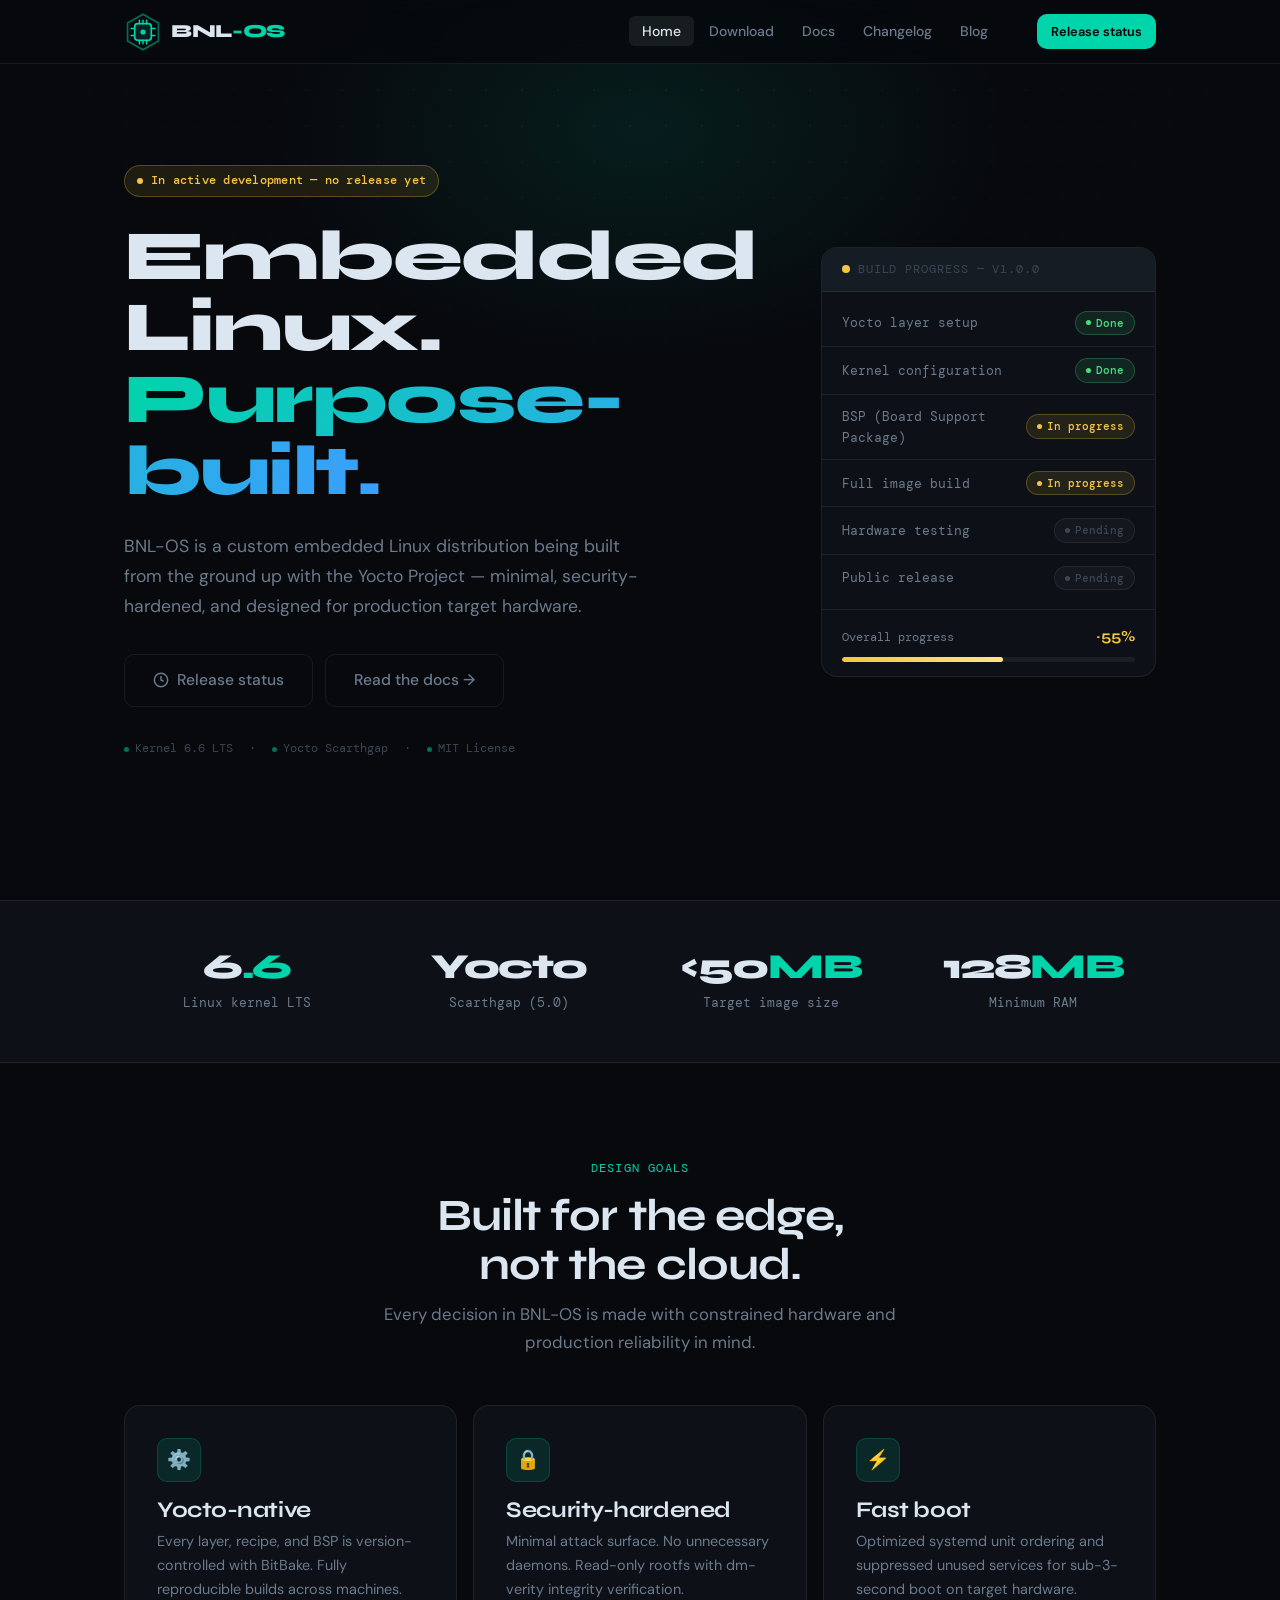
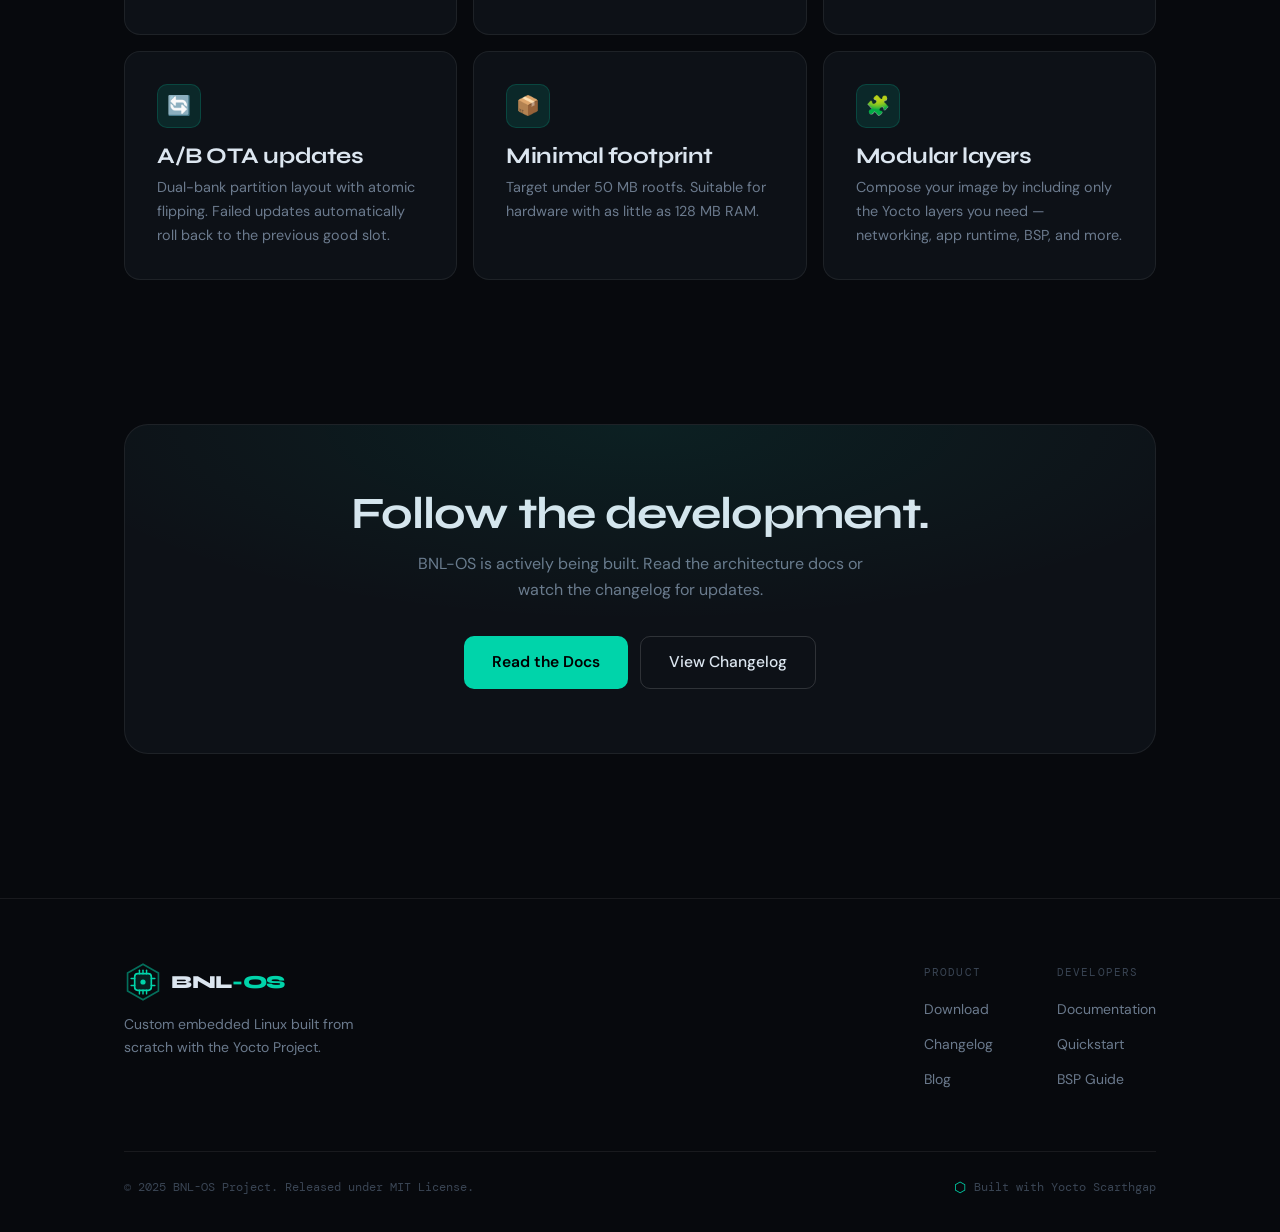
==== commit 3d9fa243: "Add files via upload" ====
--- a/index.html
+++ b/index.html
@@ -8,6 +8,8 @@
   <meta http-equiv="Referrer-Policy" content="no-referrer" />
   <title>BNL-OS — Embedded Linux Distribution</title>
   <meta name="description" content="BNL-OS is a custom embedded Linux distribution being built with Yocto Project. Currently in development." />
+  <link rel="icon" type="image/svg+xml" href="favicon.svg" />
+  <link rel="shortcut icon" href="favicon.svg" />
   <link rel="preconnect" href="https://fonts.googleapis.com" crossorigin />
   <link href="https://fonts.googleapis.com/css2?family=Syne:wght@700;800&family=DM+Sans:ital,wght@0,300;0,400;0,500;1,400&family=DM+Mono:wght@400;500&display=swap" rel="stylesheet" />
   <link rel="stylesheet" href="style.css" />
--- a/style.css
+++ b/style.css
@@ -249,12 +249,13 @@
   text-decoration: none;
 }
 .nav__logo-svg {
-  width: 32px; height: 32px;
+  width: 38px; height: 38px;
   flex-shrink: 0;
-  transition: filter var(--t-normal);
+  transition: filter var(--t-normal), transform var(--t-normal);
 }
 .nav__logo:hover .nav__logo-svg {
-  filter: drop-shadow(0 0 6px rgba(0,212,170,0.55));
+  filter: drop-shadow(0 0 8px rgba(0,212,170,0.7));
+  transform: scale(1.06);
 }
 .nav__logo-text { color: var(--col-text); }
 .nav__logo-accent { color: var(--col-accent); }
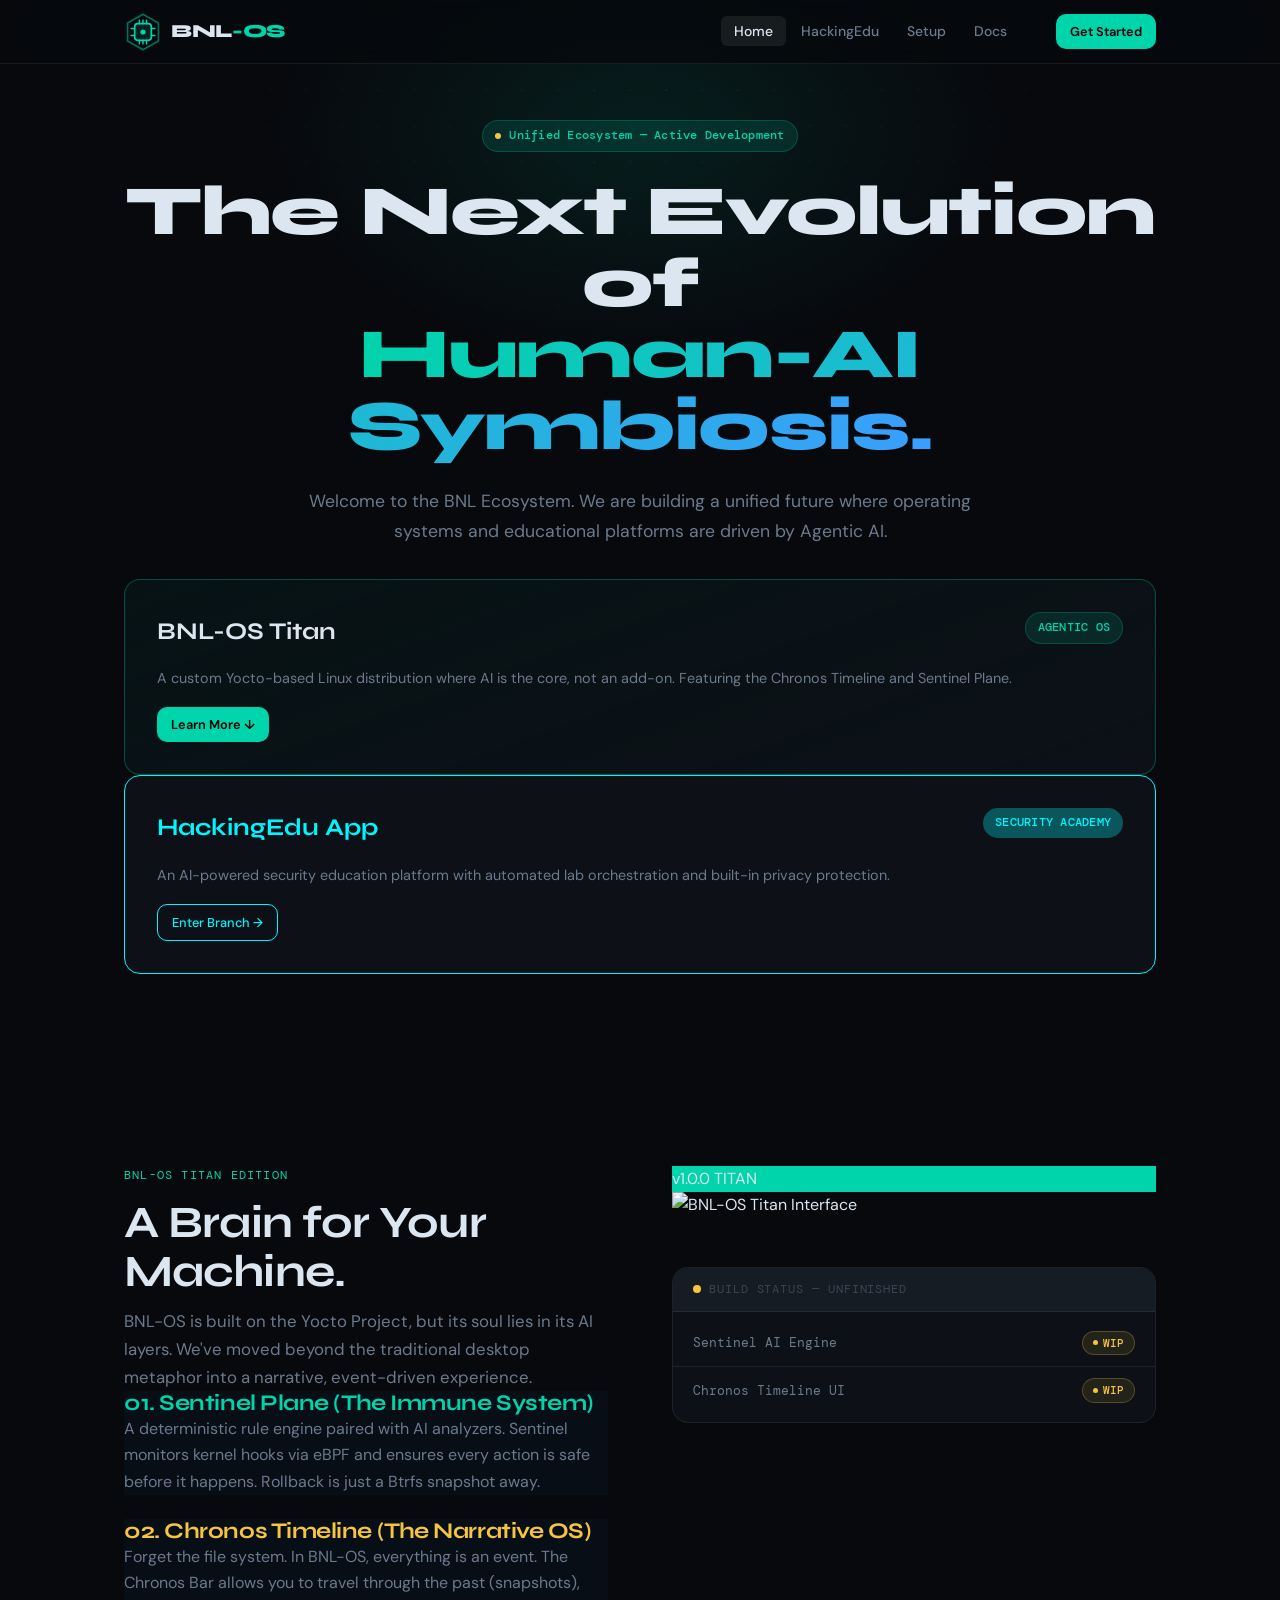
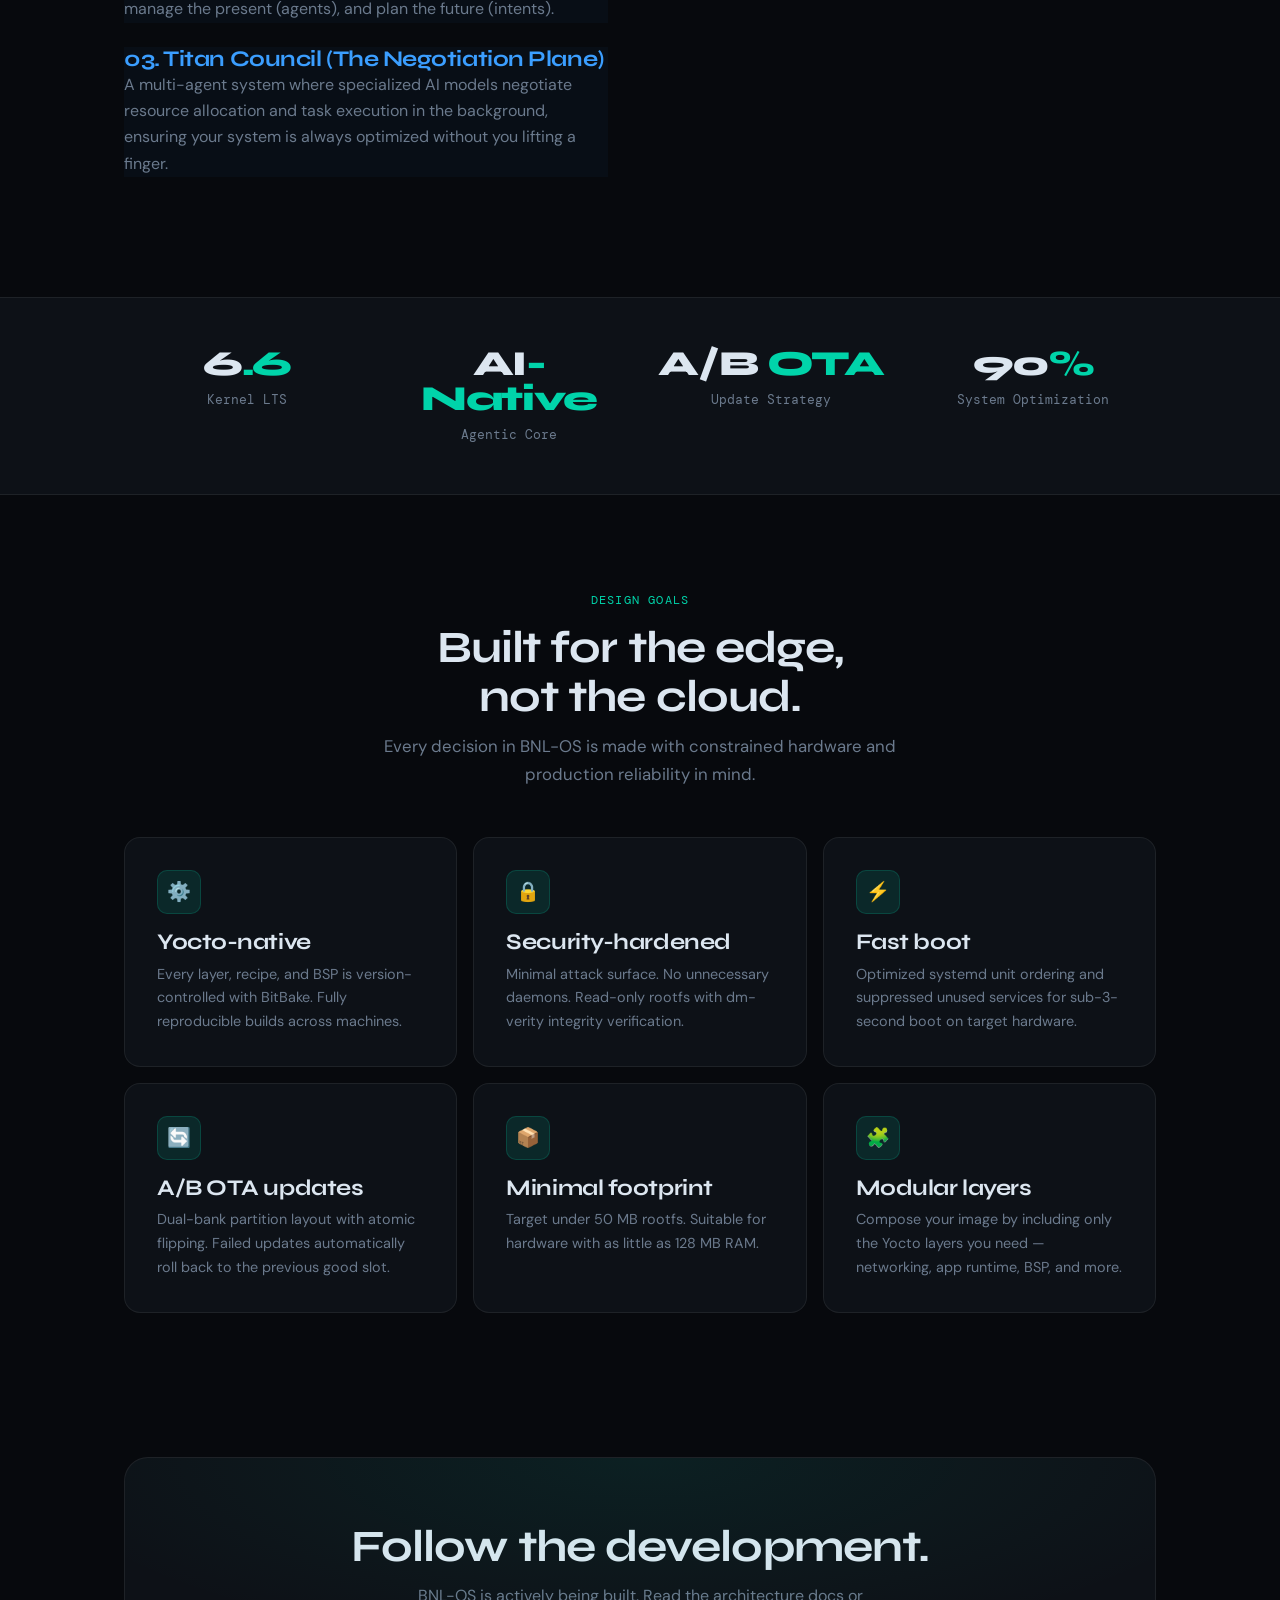
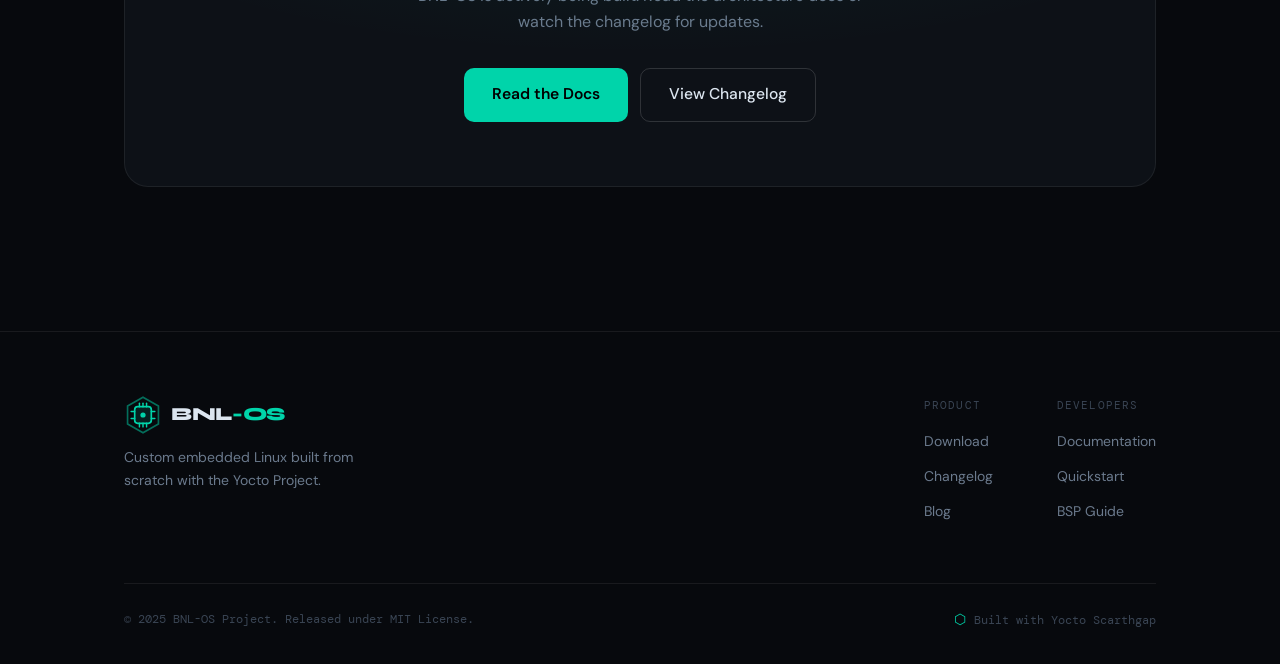
==== commit 6c9a70d0: "Add files via upload" ====
--- a/index.html
+++ b/index.html
@@ -119,13 +119,12 @@
       <span class="nav__logo-text">BNL<span class="nav__logo-accent">-OS</span></span>
     </a>
     <ul class="nav__links" role="list">
-      <li><a href="index.html"     class="nav__link">Home</a></li>
-      <li><a href="download.html"  class="nav__link">Download</a></li>
+      <li><a href="index.html"     class="nav__link nav__link--active">Home</a></li>
+      <li><a href="hacking-edu.html" class="nav__link">HackingEdu</a></li>
+      <li><a href="setup.html"     class="nav__link">Setup</a></li>
       <li><a href="docs.html"      class="nav__link">Docs</a></li>
-      <li><a href="changelog.html" class="nav__link">Changelog</a></li>
-      <li><a href="blog.html"      class="nav__link">Blog</a></li>
     </ul>
-    <a href="download.html" class="btn btn--primary btn--sm nav__cta">Release status</a>
+    <a href="setup.html" class="btn btn--primary btn--sm nav__cta">Get Started</a>
     <button class="nav__hamburger" id="nav-hamburger" aria-controls="nav-drawer" aria-expanded="false" aria-label="Open navigation menu">
       <span aria-hidden="true"></span><span aria-hidden="true"></span><span aria-hidden="true"></span>
     </button>
@@ -144,107 +143,114 @@
 <section class="hero">
   <div class="hero__glow" aria-hidden="true"></div>
   <div class="container">
-    <div class="hero__content">
-
-      <div class="hero__left">
-        <div class="badge hero__badge anim-fade-up" style="--delay:0.05s; background:rgba(245,197,66,0.1); border:1px solid rgba(245,197,66,0.28); color:var(--col-yellow);">
-          <span class="badge-dot" aria-hidden="true" style="background:var(--col-yellow);"></span>
-          In active development — no release yet
-        </div>
-
-        <h1 class="hero__title anim-fade-up" style="--delay:0.15s">
-          Embedded Linux.<br>
-          <span class="gradient-text">Purpose-built.</span>
+    <div class="hero__content" style="grid-template-columns: 1fr;">
+      <div class="text-center reveal">
+        <div class="badge badge--accent mb-md">
+          <span class="badge-dot" style="background:var(--col-yellow);"></span>
+          Unified Ecosystem — Active Development
+        </div>
+        <h1 class="hero__title">
+          The Next Evolution of <br>
+          <span class="gradient-text">Human-AI Symbiosis.</span>
         </h1>
-
-        <p class="hero__desc anim-fade-up" style="--delay:0.25s">
-          BNL-OS is a custom embedded Linux distribution being built from the ground up
-          with the Yocto Project — minimal, security-hardened, and designed
-          for production target hardware.
+        <p class="hero__desc" style="margin-inline: auto; max-width: 60ch;">
+          Welcome to the BNL Ecosystem. We are building a unified future where operating systems and 
+          educational platforms are driven by Agentic AI.
         </p>
-
-        <div class="hero__actions anim-fade-up" style="--delay:0.35s">
-          <a href="download.html" class="btn btn--ghost btn--lg">
-            <svg width="16" height="16" viewBox="0 0 24 24" fill="none" stroke="currentColor" stroke-width="2.2" aria-hidden="true"><circle cx="12" cy="12" r="10"/><polyline points="12 6 12 12 16 14"/></svg>
-            Release status
-          </a>
-          <a href="docs.html" class="btn btn--ghost btn--lg">Read the docs →</a>
-        </div>
-
-        <div class="hero__meta anim-fade-up" style="--delay:0.45s">
-          <span class="hero__meta-item">Kernel 6.6 LTS</span>
-          <span class="hero__meta-sep" aria-hidden="true">·</span>
-          <span class="hero__meta-item">Yocto Scarthgap</span>
-          <span class="hero__meta-sep" aria-hidden="true">·</span>
-          <span class="hero__meta-item">MIT License</span>
-        </div>
-      </div>
-
-      <!-- Right: real build status, not fake terminal -->
-      <div class="hero__right anim-fade-up" style="--delay:0.3s">
-        <div class="status-card">
-          <div class="status-card__head">Build progress — v1.0.0</div>
+      </div>
+    </div>
+
+    <!-- Dual Selection -->
+    <div class="setup-grid reveal" style="animation-delay: 0.2s">
+      <a href="#bnl-os-detail" class="dl-card dl-card--featured" style="text-decoration: none; cursor: pointer;">
+        <div class="dl-card__header">
+          <span class="dl-card__title" style="font-size: 1.5rem;">BNL-OS Titan</span>
+          <span class="badge badge--accent">AGENTIC OS</span>
+        </div>
+        <p class="dl-card__desc">A custom Yocto-based Linux distribution where AI is the core, not an add-on. Featuring the Chronos Timeline and Sentinel Plane.</p>
+        <span class="btn btn--primary btn--sm" style="width: fit-content;">Learn More ↓</span>
+      </a>
+      <a href="hacking-edu.html" class="dl-card" style="text-decoration: none; cursor: pointer; border-color: var(--col-he-cyan);">
+        <div class="dl-card__header">
+          <span class="dl-card__title" style="font-size: 1.5rem; color: var(--col-he-cyan);">HackingEdu App</span>
+          <span class="badge" style="background: var(--col-he-glow); color: var(--col-he-cyan); border-color: var(--col-he-cyan);">SECURITY ACADEMY</span>
+        </div>
+        <p class="dl-card__desc">An AI-powered security education platform with automated lab orchestration and built-in privacy protection.</p>
+        <span class="btn btn--ghost btn--sm" style="width: fit-content; border-color: var(--col-he-cyan); color: var(--col-he-cyan);">Enter Branch →</span>
+      </a>
+    </div>
+  </div>
+</section>
+
+<!-- BNL-OS DEEP DIVE -->
+<section id="bnl-os-detail" class="section">
+  <div class="container">
+    <div class="hero__content" style="align-items: flex-start;">
+      <div class="hero__left reveal">
+        <div class="section-label">BNL-OS Titan Edition</div>
+        <h2 class="section-title">A Brain for Your Machine.</h2>
+        <p class="section-sub mb-lg">
+          BNL-OS is built on the Yocto Project, but its soul lies in its AI layers. 
+          We've moved beyond the traditional desktop metaphor into a narrative, event-driven experience.
+        </p>
+
+        <div class="step-list">
+          <div class="he-card mb-md reveal" style="background: rgba(10, 20, 33, 0.5);">
+            <h3 style="color: var(--col-accent);">01. Sentinel Plane (The Immune System)</h3>
+            <p>A deterministic rule engine paired with AI analyzers. Sentinel monitors kernel hooks via eBPF and ensures every action is safe before it happens. Rollback is just a Btrfs snapshot away.</p>
+          </div>
+          <div class="he-card mb-md reveal" style="background: rgba(10, 20, 33, 0.5); animation-delay: 0.1s">
+            <h3 style="color: var(--col-yellow);">02. Chronos Timeline (The Narrative OS)</h3>
+            <p>Forget the file system. In BNL-OS, everything is an event. The Chronos Bar allows you to travel through the past (snapshots), manage the present (agents), and plan the future (intents).</p>
+          </div>
+          <div class="he-card mb-md reveal" style="background: rgba(10, 20, 33, 0.5); animation-delay: 0.2s">
+            <h3 style="color: var(--col-blue);">03. Titan Council (The Negotiation Plane)</h3>
+            <p>A multi-agent system where specialized AI models negotiate resource allocation and task execution in the background, ensuring your system is always optimized without you lifting a finger.</p>
+          </div>
+        </div>
+      </div>
+      <div class="hero__right reveal" style="animation-delay: 0.3s">
+        <div class="he-hero__img-container floating" style="border-color: var(--col-accent);">
+          <div class="wip-overlay" style="background: var(--col-accent);">v1.0.0 TITAN</div>
+          <img src="assets/bnl-os-titan-hero.png" alt="BNL-OS Titan Interface" class="he-hero__img">
+        </div>
+        <div class="status-card mt-lg">
+          <div class="status-card__head">Build Status — Unfinished</div>
           <div class="status-card__body">
             <div class="status-row">
-              <span class="status-row__label">Yocto layer setup</span>
-              <span class="s-pill s-pill--done"><span class="s-pill__dot" aria-hidden="true"></span>Done</span>
+              <span class="status-row__label">Sentinel AI Engine</span>
+              <span class="s-pill s-pill--wip"><span class="s-pill__dot"></span>WIP</span>
             </div>
             <div class="status-row">
-              <span class="status-row__label">Kernel configuration</span>
-              <span class="s-pill s-pill--done"><span class="s-pill__dot" aria-hidden="true"></span>Done</span>
-            </div>
-            <div class="status-row">
-              <span class="status-row__label">BSP (Board Support Package)</span>
-              <span class="s-pill s-pill--wip"><span class="s-pill__dot" aria-hidden="true"></span>In progress</span>
-            </div>
-            <div class="status-row">
-              <span class="status-row__label">Full image build</span>
-              <span class="s-pill s-pill--wip"><span class="s-pill__dot" aria-hidden="true"></span>In progress</span>
-            </div>
-            <div class="status-row">
-              <span class="status-row__label">Hardware testing</span>
-              <span class="s-pill s-pill--todo"><span class="s-pill__dot" aria-hidden="true"></span>Pending</span>
-            </div>
-            <div class="status-row">
-              <span class="status-row__label">Public release</span>
-              <span class="s-pill s-pill--todo"><span class="s-pill__dot" aria-hidden="true"></span>Pending</span>
+              <span class="status-row__label">Chronos Timeline UI</span>
+              <span class="s-pill s-pill--wip"><span class="s-pill__dot"></span>WIP</span>
             </div>
           </div>
-          <div class="status-card__footer">
-            <div class="progress-header">
-              <span>Overall progress</span>
-              <span class="progress-pct">~55%</span>
-            </div>
-            <div class="progress-track" role="progressbar" aria-valuenow="55" aria-valuemin="0" aria-valuemax="100" aria-label="Build progress 55 percent">
-              <div class="progress-track__fill"></div>
-            </div>
-          </div>
-        </div>
-      </div>
-
+        </div>
+      </div>
     </div>
   </div>
 </section>
 
 <!-- STATS -->
-<div class="stats-bar">
+<div class="stats-bar reveal">
   <div class="container">
     <div class="stats-bar__grid">
-      <div class="stat" data-animate>
+      <div class="stat">
         <div class="stat__num">6<span class="accent">.6</span></div>
-        <div class="stat__label">Linux kernel LTS</div>
-      </div>
-      <div class="stat" data-animate>
-        <div class="stat__num">Yocto</div>
-        <div class="stat__label">Scarthgap (5.0)</div>
-      </div>
-      <div class="stat" data-animate>
-        <div class="stat__num">&lt;50<span class="accent">MB</span></div>
-        <div class="stat__label">Target image size</div>
-      </div>
-      <div class="stat" data-animate>
-        <div class="stat__num">128<span class="accent">MB</span></div>
-        <div class="stat__label">Minimum RAM</div>
+        <div class="stat__label">Kernel LTS</div>
+      </div>
+      <div class="stat">
+        <div class="stat__num">AI<span class="accent">-Native</span></div>
+        <div class="stat__label">Agentic Core</div>
+      </div>
+      <div class="stat">
+        <div class="stat__num">A/B<span class="accent"> OTA</span></div>
+        <div class="stat__label">Update Strategy</div>
+      </div>
+      <div class="stat">
+        <div class="stat__num">90<span class="accent">%</span></div>
+        <div class="stat__label">System Optimization</div>
       </div>
     </div>
   </div>
--- a/style.css
+++ b/style.css
@@ -23,6 +23,17 @@
   --col-muted:       #6b7a8d;
   --col-dim:         #3a4554;
 
+  /* HackingEdu Specific */
+  --col-he-cyan:     #00f5ff;
+  --col-he-blue:     #0066ff;
+  --col-he-glow:     rgba(0, 245, 255, 0.3);
+  --col-he-surface:  #0a1421;
+
+  /* Glassmorphism */
+  --glass-bg:        rgba(13, 17, 23, 0.7);
+  --glass-border:    rgba(255, 255, 255, 0.08);
+  --glass-blur:      blur(12px);
+
   /* Typography */
   --font-display: 'Syne', sans-serif;
   --font-body:    'DM Sans', sans-serif;
@@ -42,6 +53,7 @@
   --t-fast:   0.15s ease;
   --t-normal: 0.25s ease;
   --t-slow:   0.4s ease;
+  --t-reveal: 0.8s cubic-bezier(0.16, 1, 0.3, 1);
 }
 
 /* ─── 2. Reset ──────────────────────────────────────────────── */
@@ -112,6 +124,13 @@
 
 .gradient-text {
   background: linear-gradient(110deg, var(--col-accent) 0%, var(--col-blue) 100%);
+  -webkit-background-clip: text;
+  -webkit-text-fill-color: transparent;
+  background-clip: text;
+}
+
+.he-gradient-text {
+  background: linear-gradient(110deg, var(--col-he-cyan) 0%, var(--col-he-blue) 100%);
   -webkit-background-clip: text;
   -webkit-text-fill-color: transparent;
   background-clip: text;
@@ -212,6 +231,44 @@
   50%      { opacity:0.5; transform: scale(0.75); }
 }
 
+@keyframes reveal-up {
+  from { opacity: 0; transform: translateY(30px); }
+  to   { opacity: 1; transform: translateY(0); }
+}
+
+@keyframes reveal-in {
+  from { opacity: 0; transform: scale(0.95); }
+  to   { opacity: 1; transform: scale(1); }
+}
+
+@keyframes floating {
+  0%, 100% { transform: translateY(0); }
+  50% { transform: translateY(-10px); }
+}
+
+.reveal {
+  opacity: 0;
+  transform: translateY(30px);
+  transition: opacity var(--t-reveal), transform var(--t-reveal);
+}
+
+.reveal--visible {
+  opacity: 1;
+  transform: translateY(0);
+}
+
+.reveal--in {
+  transform: scale(0.95);
+}
+
+.reveal--in.reveal--visible {
+  transform: scale(1);
+}
+
+.floating {
+  animation: floating 4s ease-in-out infinite;
+}
+
 /* ─── 7. Navigation ─────────────────────────────────────────── */
 .nav {
   position: fixed;
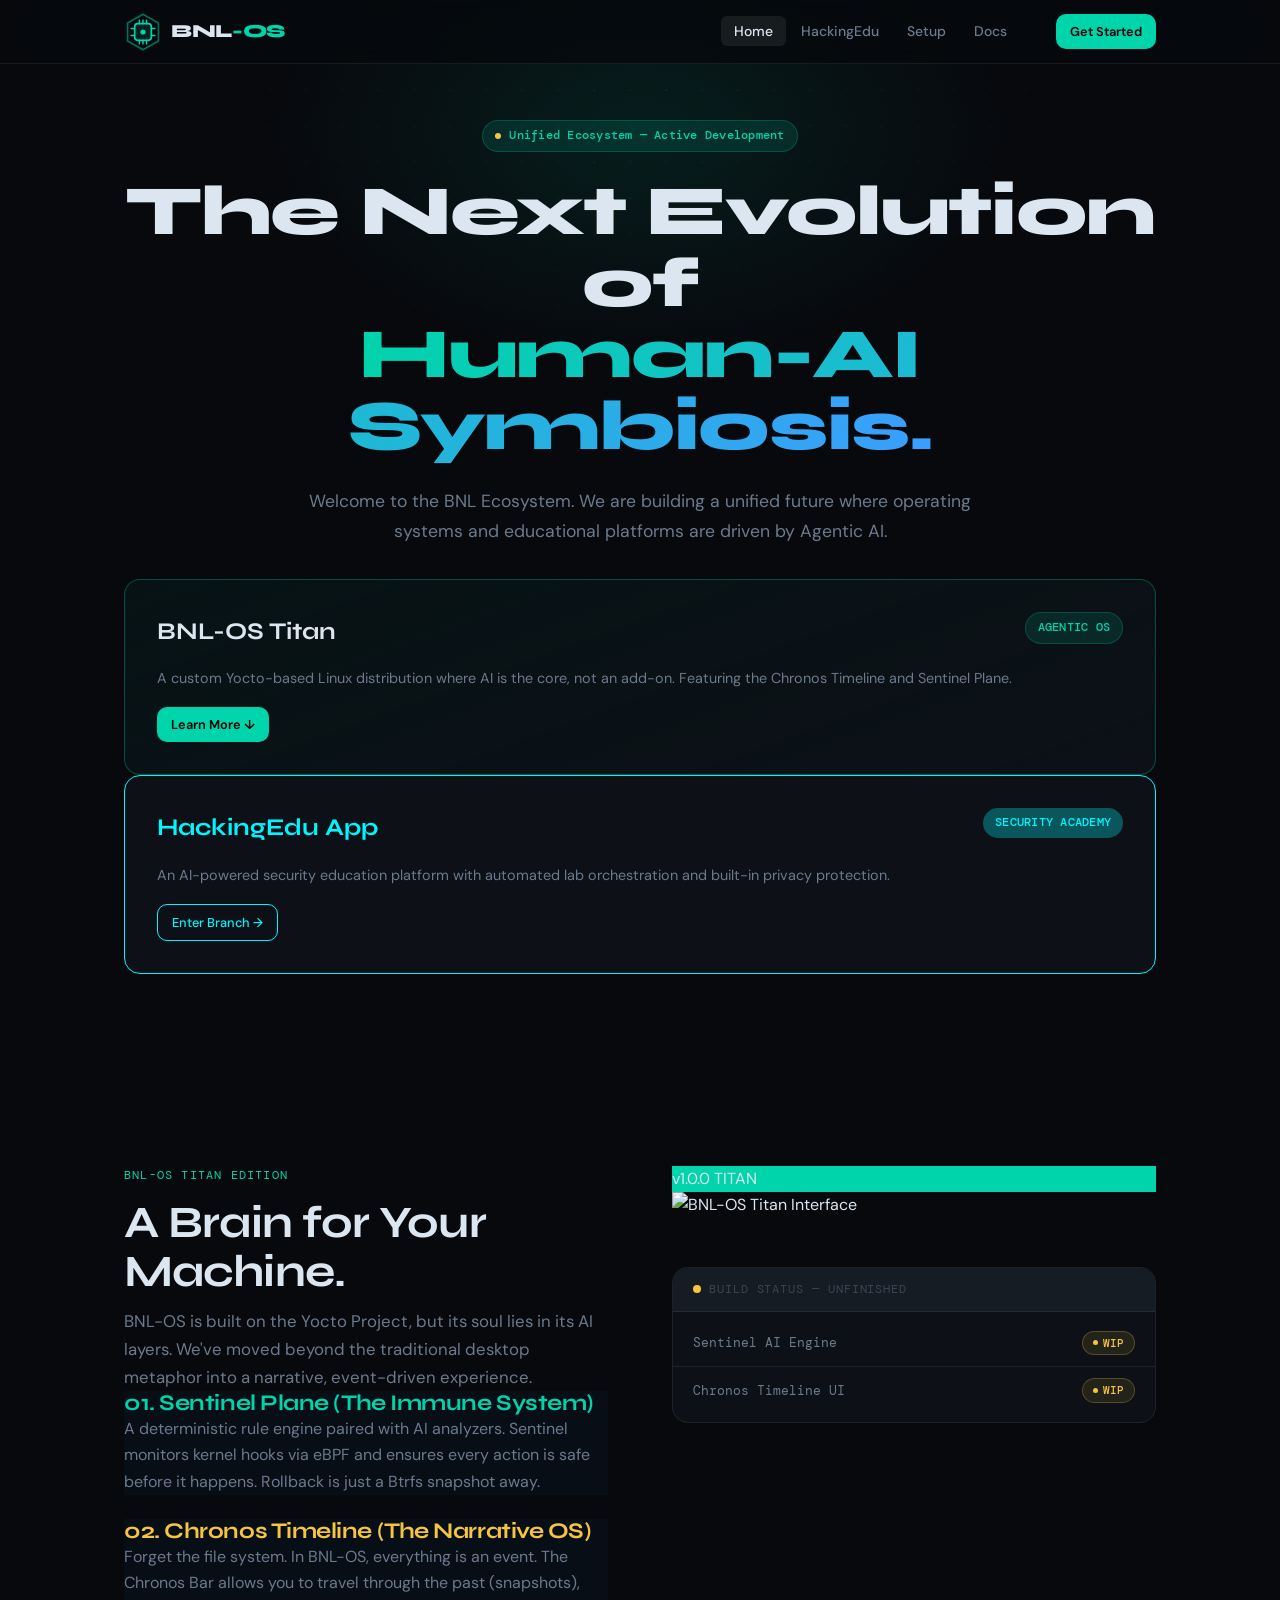
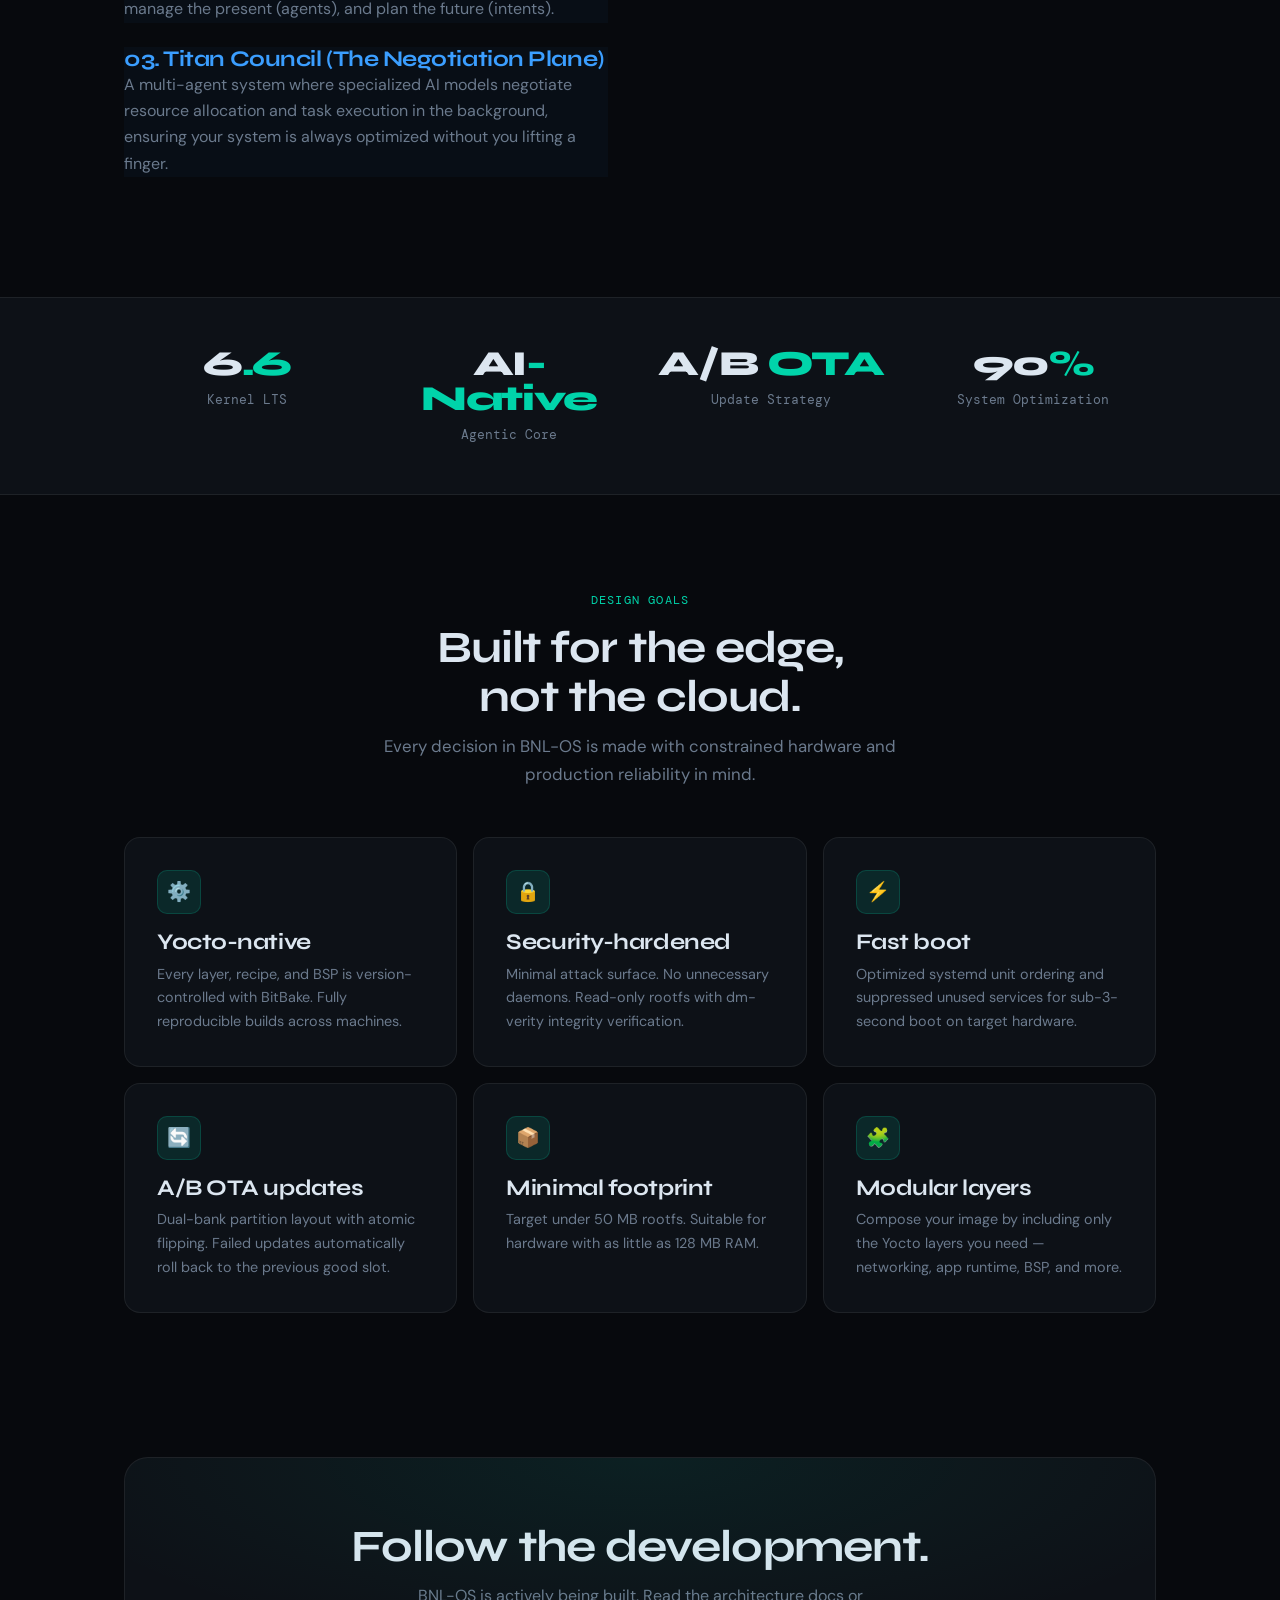
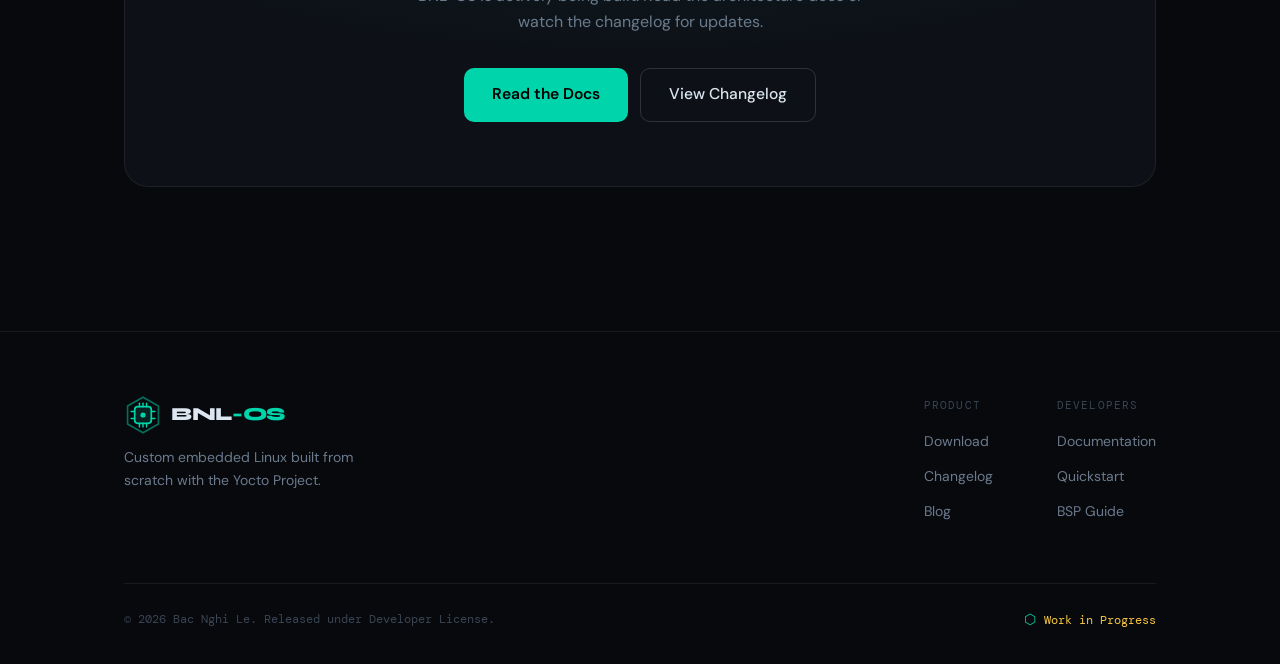
==== commit 82c782e1: "Add files via upload" ====
--- a/index.html
+++ b/index.html
@@ -352,8 +352,8 @@
       </div>
     </div>
     <div class="footer__bottom">
-      <span class="footer__copy">© 2025 BNL-OS Project. Released under MIT License.</span>
-      <span class="footer__yocto">Built with Yocto Scarthgap</span>
+      <span class="footer__copy">© 2026 Bac Nghi Le. Released under Developer License.</span>
+      <span class="footer__yocto" style="color: var(--col-yellow)">Work in Progress</span>
     </div>
   </div>
 </footer>
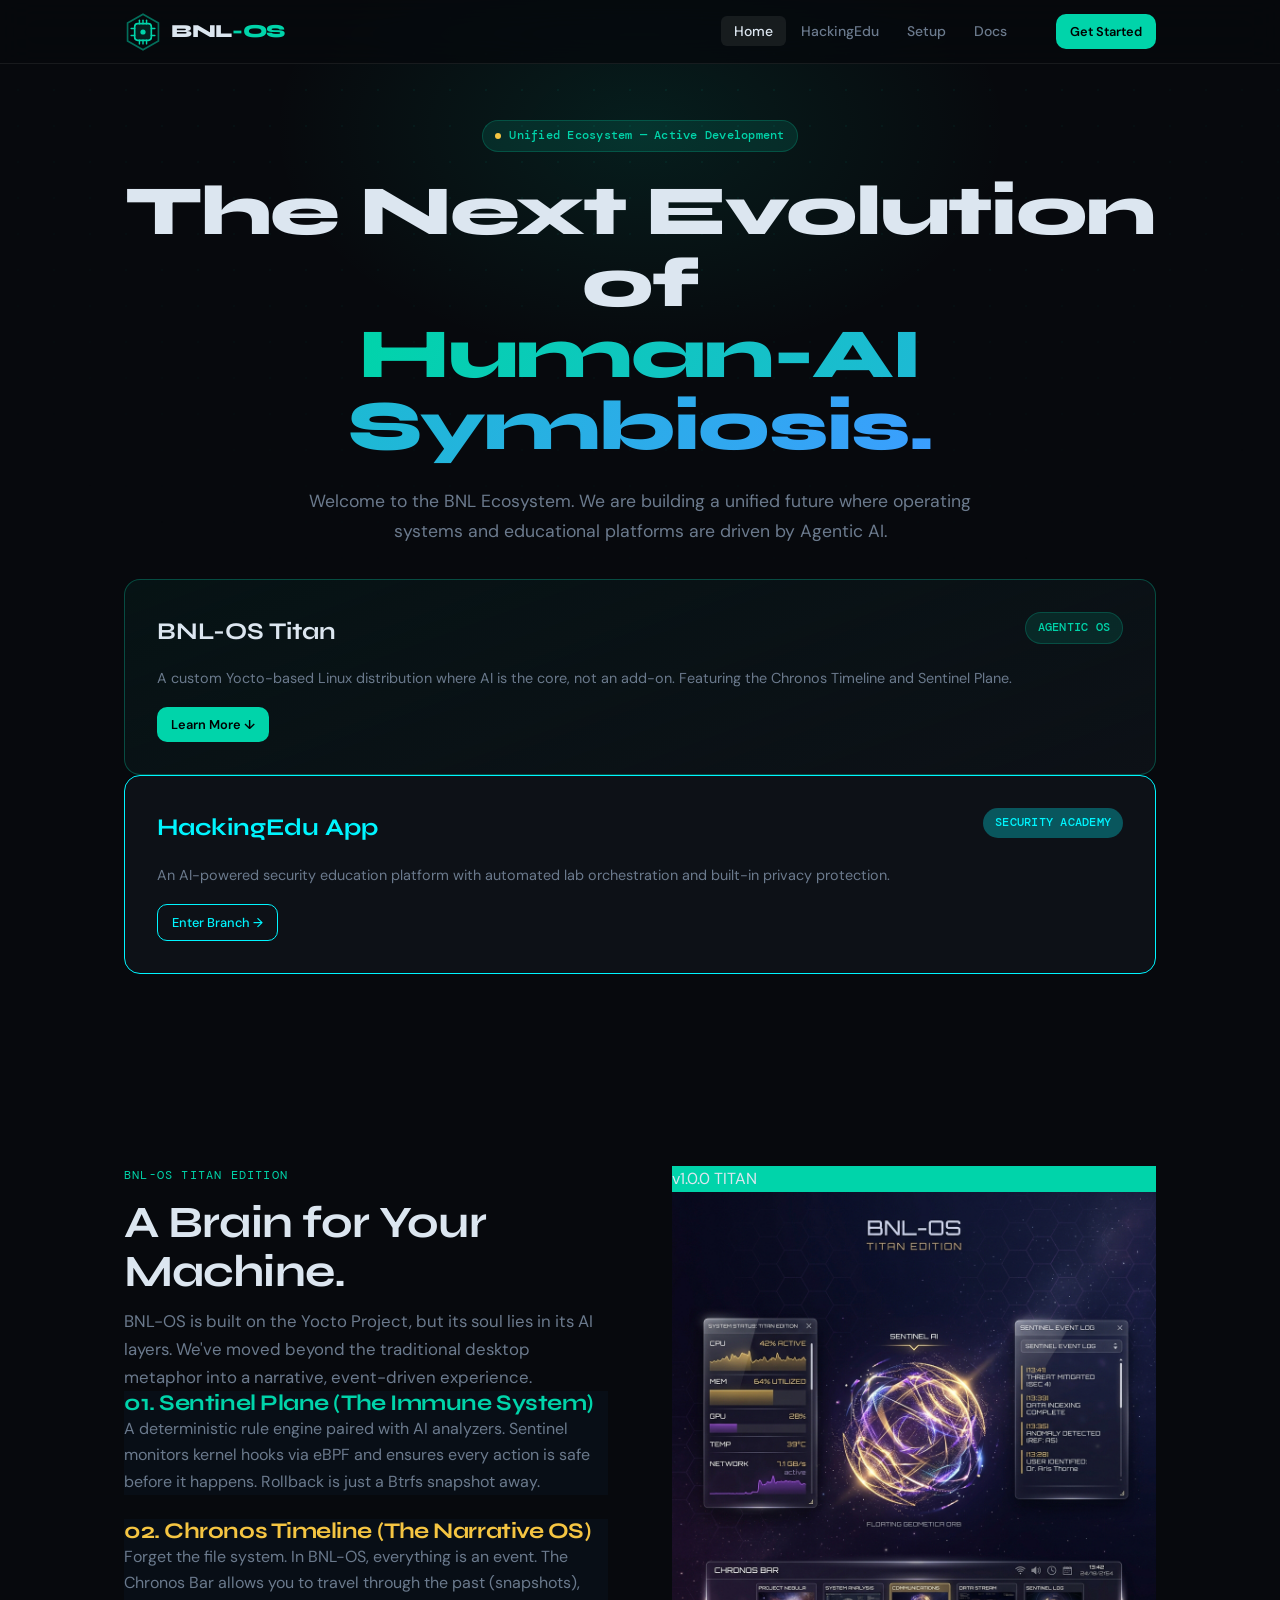
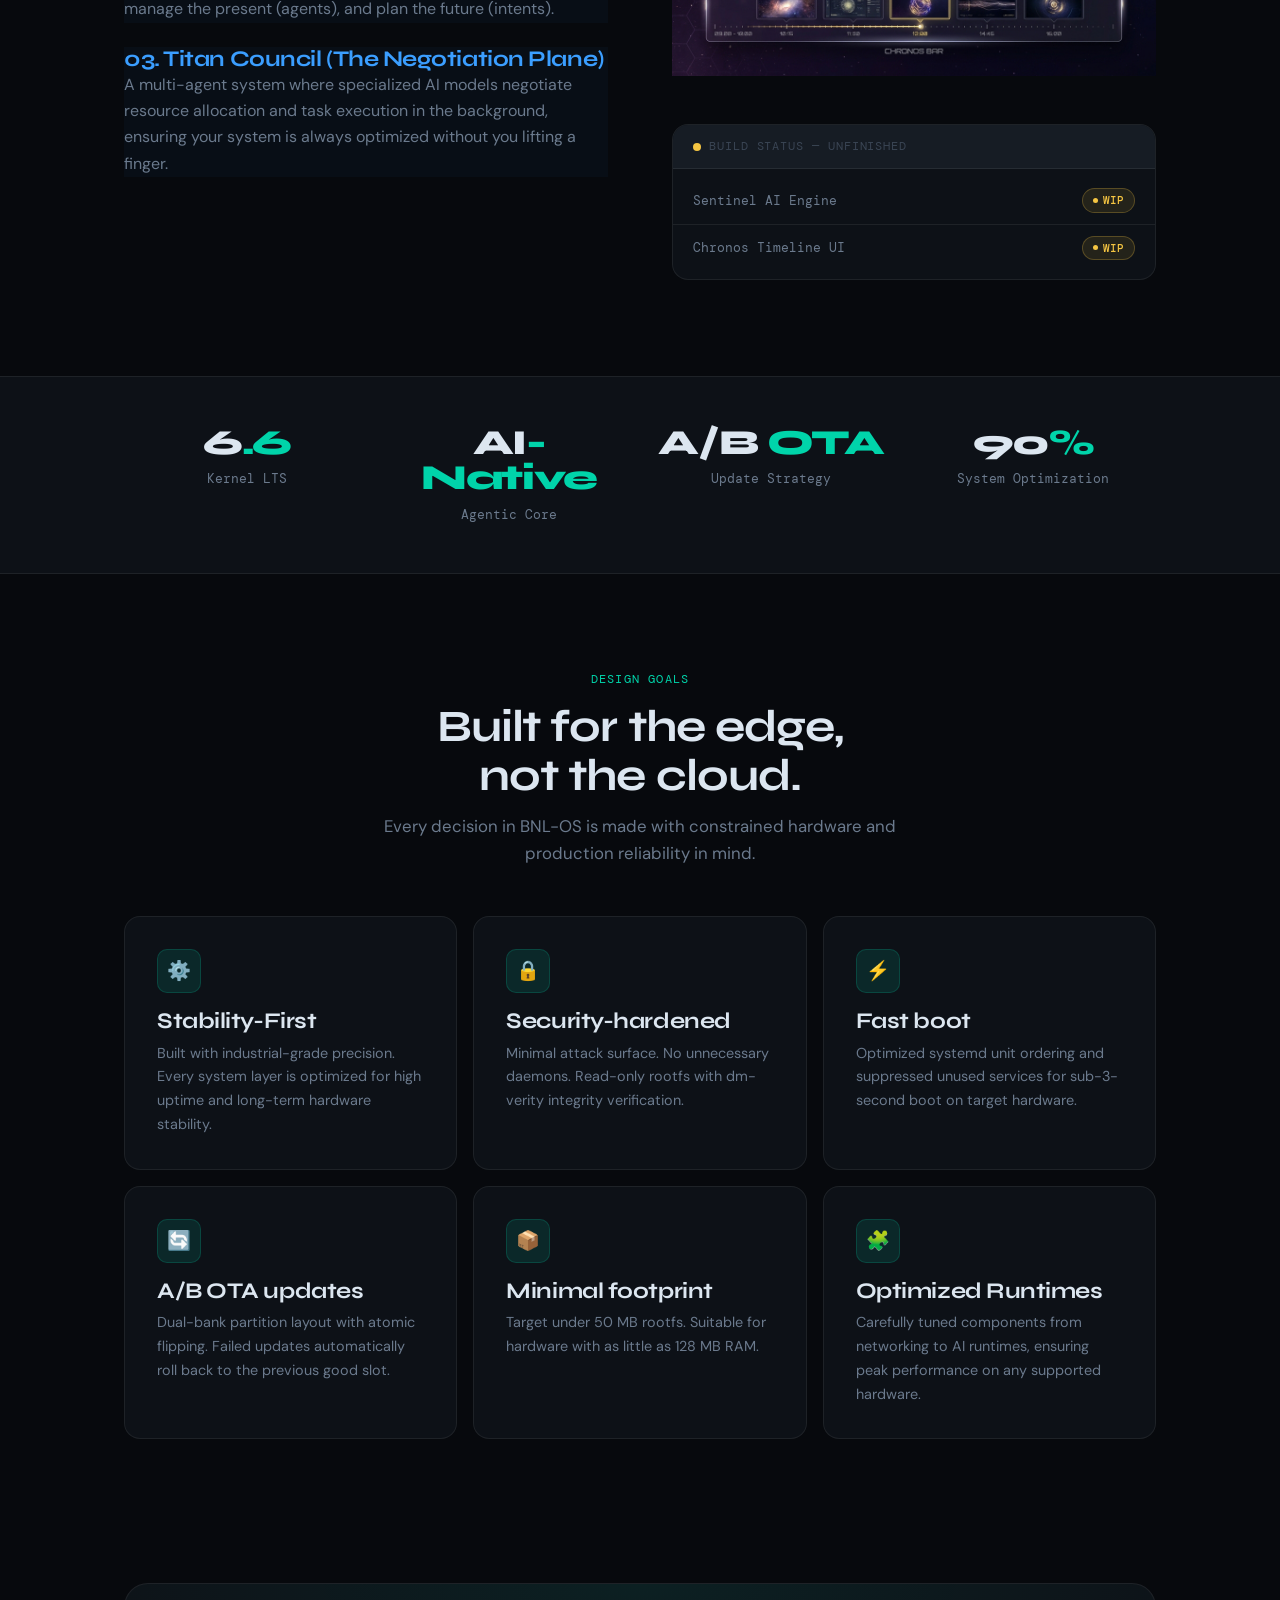
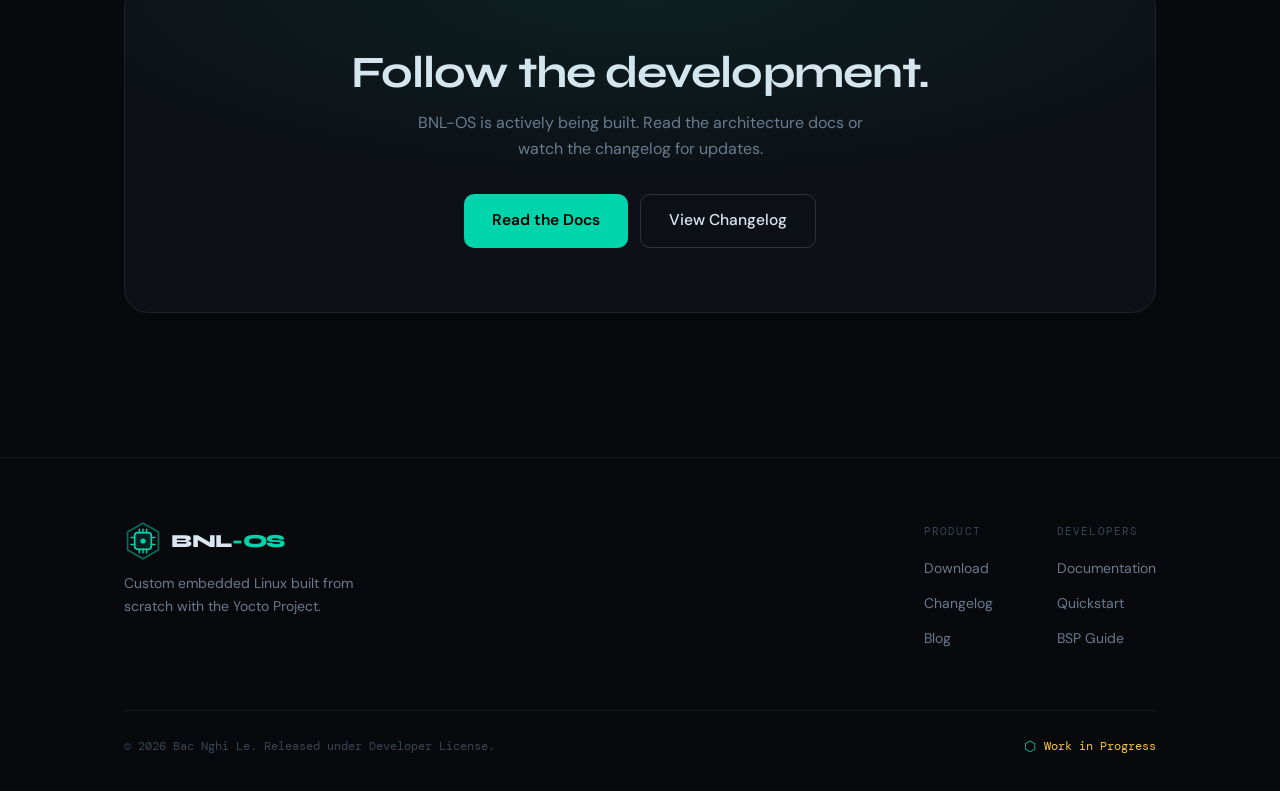
==== commit 002502ef: "Add files via upload" ====
--- a/index.html
+++ b/index.html
@@ -267,8 +267,8 @@
     <div class="features-grid">
       <div class="feature-card" data-animate>
         <div class="feature-card__icon" aria-hidden="true">⚙️</div>
-        <h3>Yocto-native</h3>
-        <p>Every layer, recipe, and BSP is version-controlled with BitBake. Fully reproducible builds across machines.</p>
+        <h3>Stability-First</h3>
+        <p>Built with industrial-grade precision. Every system layer is optimized for high uptime and long-term hardware stability.</p>
       </div>
       <div class="feature-card" data-animate>
         <div class="feature-card__icon" aria-hidden="true">🔒</div>
@@ -292,8 +292,8 @@
       </div>
       <div class="feature-card" data-animate>
         <div class="feature-card__icon" aria-hidden="true">🧩</div>
-        <h3>Modular layers</h3>
-        <p>Compose your image by including only the Yocto layers you need — networking, app runtime, BSP, and more.</p>
+        <h3>Optimized Runtimes</h3>
+        <p>Carefully tuned components from networking to AI runtimes, ensuring peak performance on any supported hardware.</p>
       </div>
     </div>
   </div>
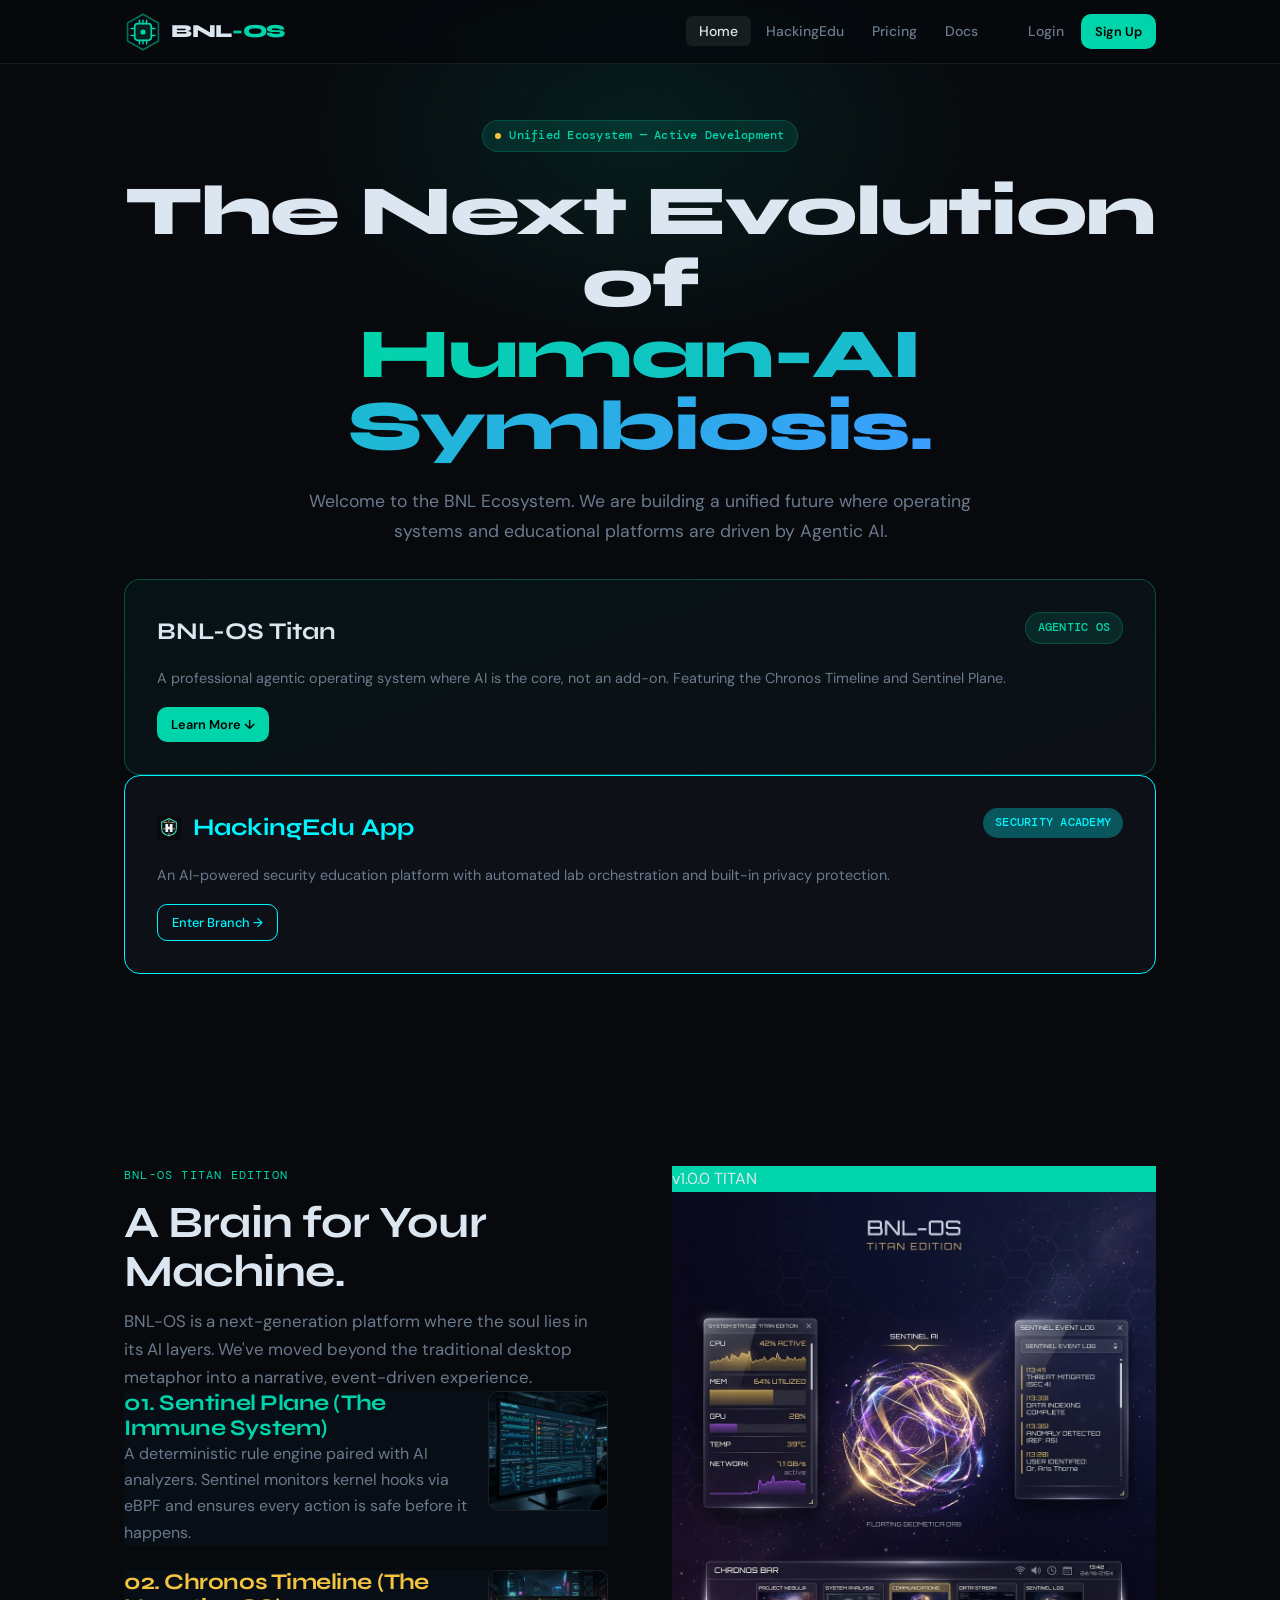
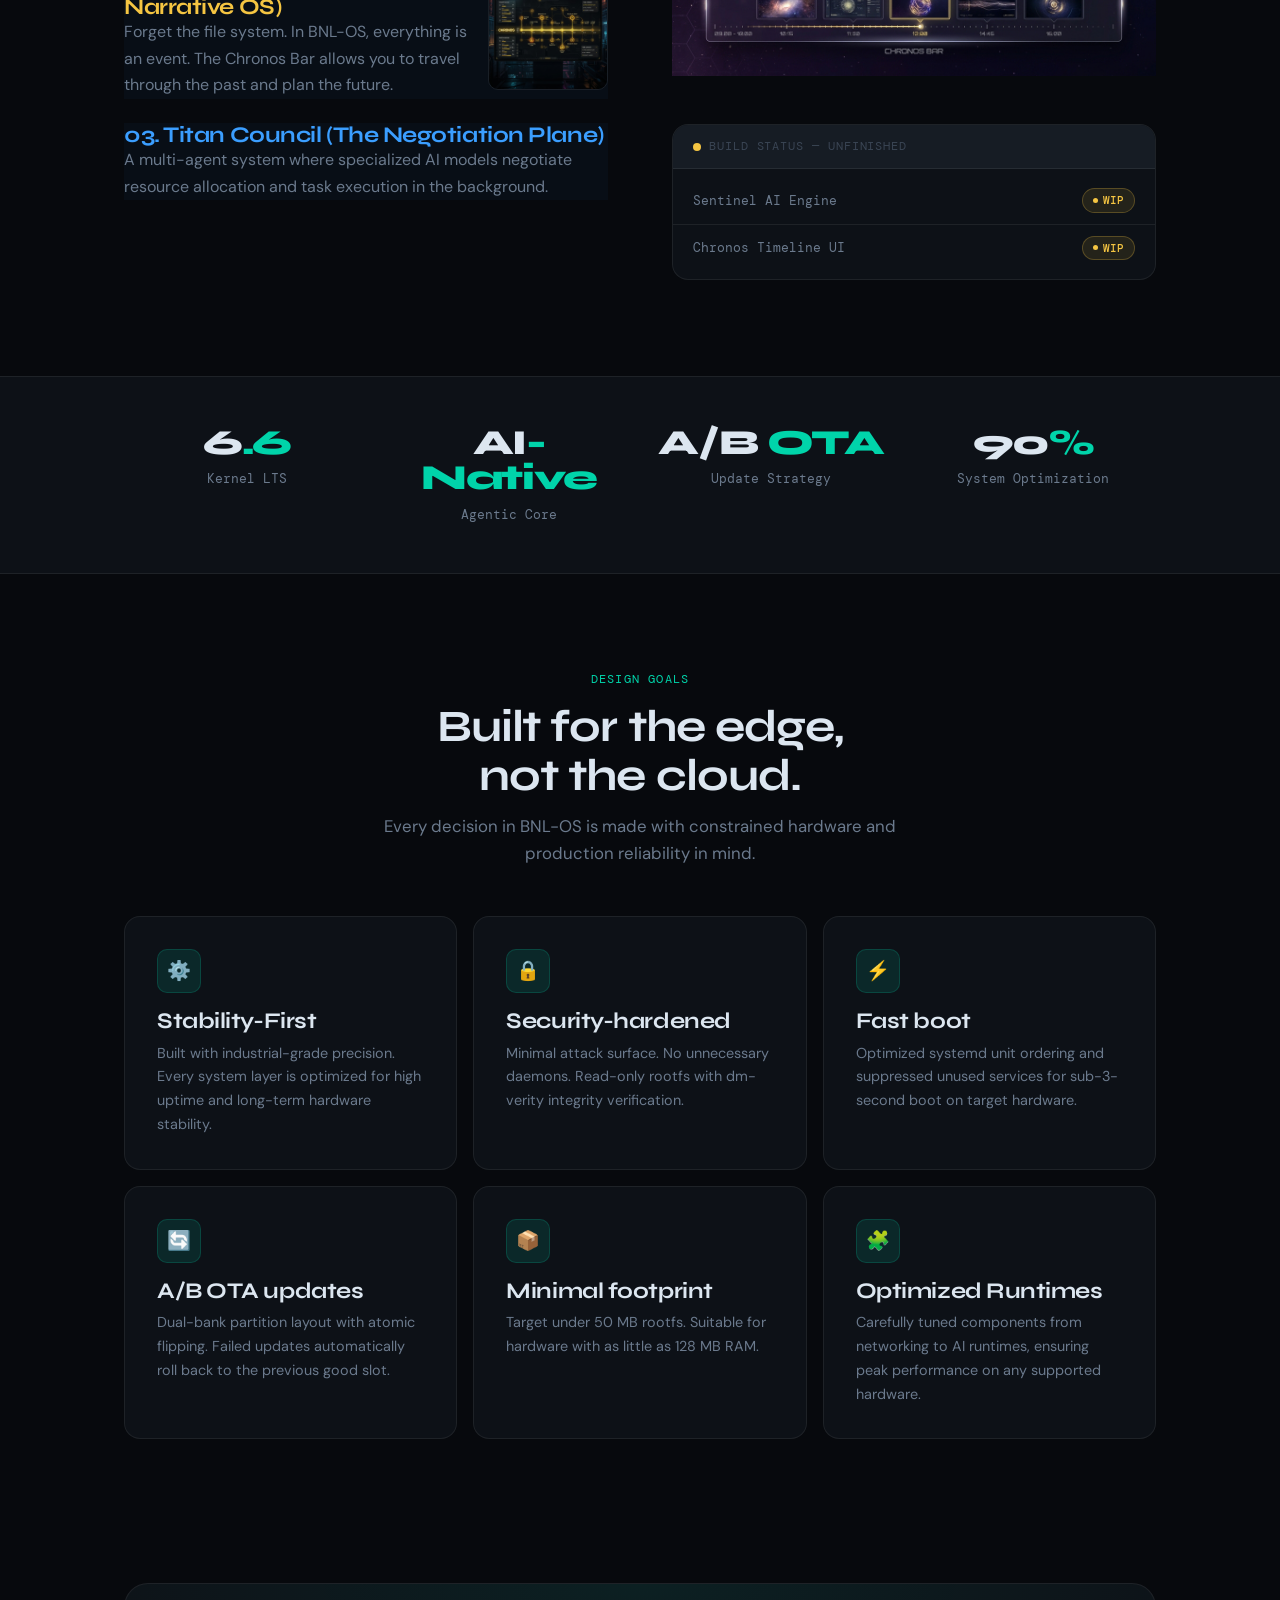
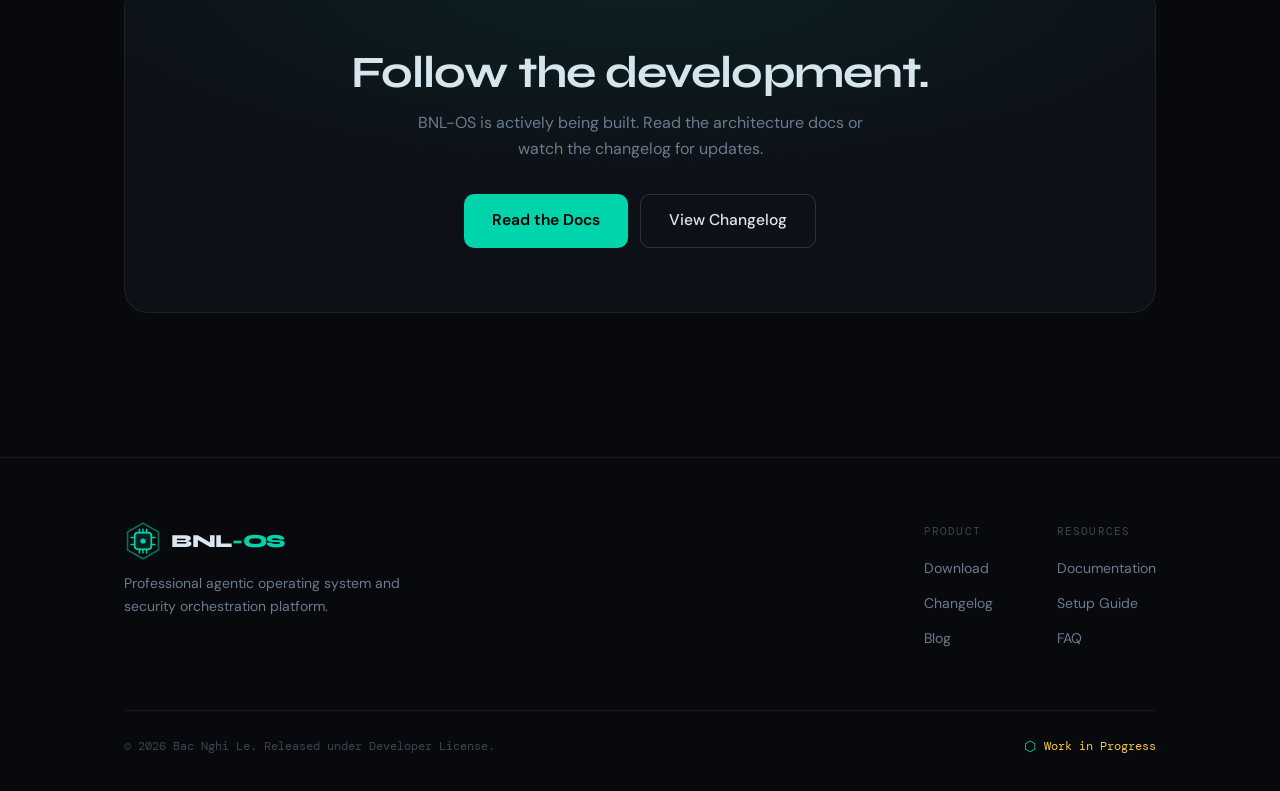
==== commit 21f12124: "Add files via upload" ====
--- a/index.html
+++ b/index.html
@@ -7,7 +7,7 @@
   <meta http-equiv="X-Frame-Options" content="DENY" />
   <meta http-equiv="Referrer-Policy" content="no-referrer" />
   <title>BNL-OS — Embedded Linux Distribution</title>
-  <meta name="description" content="BNL-OS is a custom embedded Linux distribution being built with Yocto Project. Currently in development." />
+  <meta name="description" content="BNL-OS is a professional agentic operating system designed for human-AI symbiosis. Currently in development." />
   <link rel="icon" type="image/svg+xml" href="favicon.svg" />
   <link rel="shortcut icon" href="favicon.svg" />
   <link rel="preconnect" href="https://fonts.googleapis.com" crossorigin />
@@ -121,10 +121,13 @@
     <ul class="nav__links" role="list">
       <li><a href="index.html"     class="nav__link nav__link--active">Home</a></li>
       <li><a href="hacking-edu.html" class="nav__link">HackingEdu</a></li>
-      <li><a href="setup.html"     class="nav__link">Setup</a></li>
+      <li><a href="pricing.html"     class="nav__link">Pricing</a></li>
       <li><a href="docs.html"      class="nav__link">Docs</a></li>
     </ul>
-    <a href="setup.html" class="btn btn--primary btn--sm nav__cta">Get Started</a>
+    <div class="nav__auth">
+      <a href="auth.html#login" class="nav__link">Login</a>
+      <a href="auth.html#signup" class="btn btn--primary btn--sm">Sign Up</a>
+    </div>
     <button class="nav__hamburger" id="nav-hamburger" aria-controls="nav-drawer" aria-expanded="false" aria-label="Open navigation menu">
       <span aria-hidden="true"></span><span aria-hidden="true"></span><span aria-hidden="true"></span>
     </button>
@@ -132,11 +135,11 @@
 </nav>
 <div class="nav__drawer" id="nav-drawer" role="dialog" aria-label="Mobile navigation">
   <a href="index.html"     class="nav__link">Home</a>
-  <a href="download.html"  class="nav__link">Download</a>
+  <a href="hacking-edu.html" class="nav__link">HackingEdu</a>
+  <a href="pricing.html"     class="nav__link">Pricing</a>
   <a href="docs.html"      class="nav__link">Docs</a>
-  <a href="changelog.html" class="nav__link">Changelog</a>
-  <a href="blog.html"      class="nav__link">Blog</a>
-  <a href="download.html"  class="btn btn--ghost mt-md">Release status</a>
+  <a href="auth.html#login"  class="nav__link">Login</a>
+  <a href="auth.html#signup" class="btn btn--primary mt-md">Sign Up</a>
 </div>
 
 <!-- HERO -->
@@ -167,12 +170,15 @@
           <span class="dl-card__title" style="font-size: 1.5rem;">BNL-OS Titan</span>
           <span class="badge badge--accent">AGENTIC OS</span>
         </div>
-        <p class="dl-card__desc">A custom Yocto-based Linux distribution where AI is the core, not an add-on. Featuring the Chronos Timeline and Sentinel Plane.</p>
+        <p class="dl-card__desc">A professional agentic operating system where AI is the core, not an add-on. Featuring the Chronos Timeline and Sentinel Plane.</p>
         <span class="btn btn--primary btn--sm" style="width: fit-content;">Learn More ↓</span>
       </a>
       <a href="hacking-edu.html" class="dl-card" style="text-decoration: none; cursor: pointer; border-color: var(--col-he-cyan);">
         <div class="dl-card__header">
-          <span class="dl-card__title" style="font-size: 1.5rem; color: var(--col-he-cyan);">HackingEdu App</span>
+          <div style="display: flex; align-items: center; gap: 12px;">
+            <img src="assets/hacking-edu-logo.svg" alt="HackingEdu Logo" style="width: 24px; height: 24px; border-radius: 3px;">
+            <span class="dl-card__title" style="font-size: 1.5rem; color: var(--col-he-cyan);">HackingEdu App</span>
+          </div>
           <span class="badge" style="background: var(--col-he-glow); color: var(--col-he-cyan); border-color: var(--col-he-cyan);">SECURITY ACADEMY</span>
         </div>
         <p class="dl-card__desc">An AI-powered security education platform with automated lab orchestration and built-in privacy protection.</p>
@@ -190,22 +196,32 @@
         <div class="section-label">BNL-OS Titan Edition</div>
         <h2 class="section-title">A Brain for Your Machine.</h2>
         <p class="section-sub mb-lg">
-          BNL-OS is built on the Yocto Project, but its soul lies in its AI layers. 
+          BNL-OS is a next-generation platform where the soul lies in its AI layers. 
           We've moved beyond the traditional desktop metaphor into a narrative, event-driven experience.
         </p>
 
         <div class="step-list">
           <div class="he-card mb-md reveal" style="background: rgba(10, 20, 33, 0.5);">
-            <h3 style="color: var(--col-accent);">01. Sentinel Plane (The Immune System)</h3>
-            <p>A deterministic rule engine paired with AI analyzers. Sentinel monitors kernel hooks via eBPF and ensures every action is safe before it happens. Rollback is just a Btrfs snapshot away.</p>
+            <div style="display: flex; gap: 20px; align-items: start;">
+              <div style="flex: 1;">
+                <h3 style="color: var(--col-accent);">01. Sentinel Plane (The Immune System)</h3>
+                <p>A deterministic rule engine paired with AI analyzers. Sentinel monitors kernel hooks via eBPF and ensures every action is safe before it happens.</p>
+              </div>
+              <img src="assets/sentinel-dashboard.png" alt="Sentinel UI" style="width: 120px; border-radius: var(--r-md); border: 1px solid var(--col-border);">
+            </div>
           </div>
           <div class="he-card mb-md reveal" style="background: rgba(10, 20, 33, 0.5); animation-delay: 0.1s">
-            <h3 style="color: var(--col-yellow);">02. Chronos Timeline (The Narrative OS)</h3>
-            <p>Forget the file system. In BNL-OS, everything is an event. The Chronos Bar allows you to travel through the past (snapshots), manage the present (agents), and plan the future (intents).</p>
+            <div style="display: flex; gap: 20px; align-items: start;">
+              <div style="flex: 1;">
+                <h3 style="color: var(--col-yellow);">02. Chronos Timeline (The Narrative OS)</h3>
+                <p>Forget the file system. In BNL-OS, everything is an event. The Chronos Bar allows you to travel through the past and plan the future.</p>
+              </div>
+              <img src="assets/chronos-timeline.png" alt="Chronos UI" style="width: 120px; border-radius: var(--r-md); border: 1px solid var(--col-border);">
+            </div>
           </div>
           <div class="he-card mb-md reveal" style="background: rgba(10, 20, 33, 0.5); animation-delay: 0.2s">
             <h3 style="color: var(--col-blue);">03. Titan Council (The Negotiation Plane)</h3>
-            <p>A multi-agent system where specialized AI models negotiate resource allocation and task execution in the background, ensuring your system is always optimized without you lifting a finger.</p>
+            <p>A multi-agent system where specialized AI models negotiate resource allocation and task execution in the background.</p>
           </div>
         </div>
       </div>
@@ -336,7 +352,7 @@
       </svg>
           <span class="nav__logo-text">BNL<span class="nav__logo-accent">-OS</span></span>
         </a>
-        <p>Custom embedded Linux built from scratch with the Yocto Project.</p>
+        <p>Professional agentic operating system and security orchestration platform.</p>
       </div>
       <div class="footer__col">
         <div class="footer__col-title">Product</div>
@@ -345,10 +361,10 @@
         <a href="blog.html">Blog</a>
       </div>
       <div class="footer__col">
-        <div class="footer__col-title">Developers</div>
+        <div class="footer__col-title">Resources</div>
         <a href="docs.html">Documentation</a>
-        <a href="docs.html#quickstart">Quickstart</a>
-        <a href="docs.html#bsp">BSP Guide</a>
+        <a href="setup.html">Setup Guide</a>
+        <a href="docs.html#faq">FAQ</a>
       </div>
     </div>
     <div class="footer__bottom">
